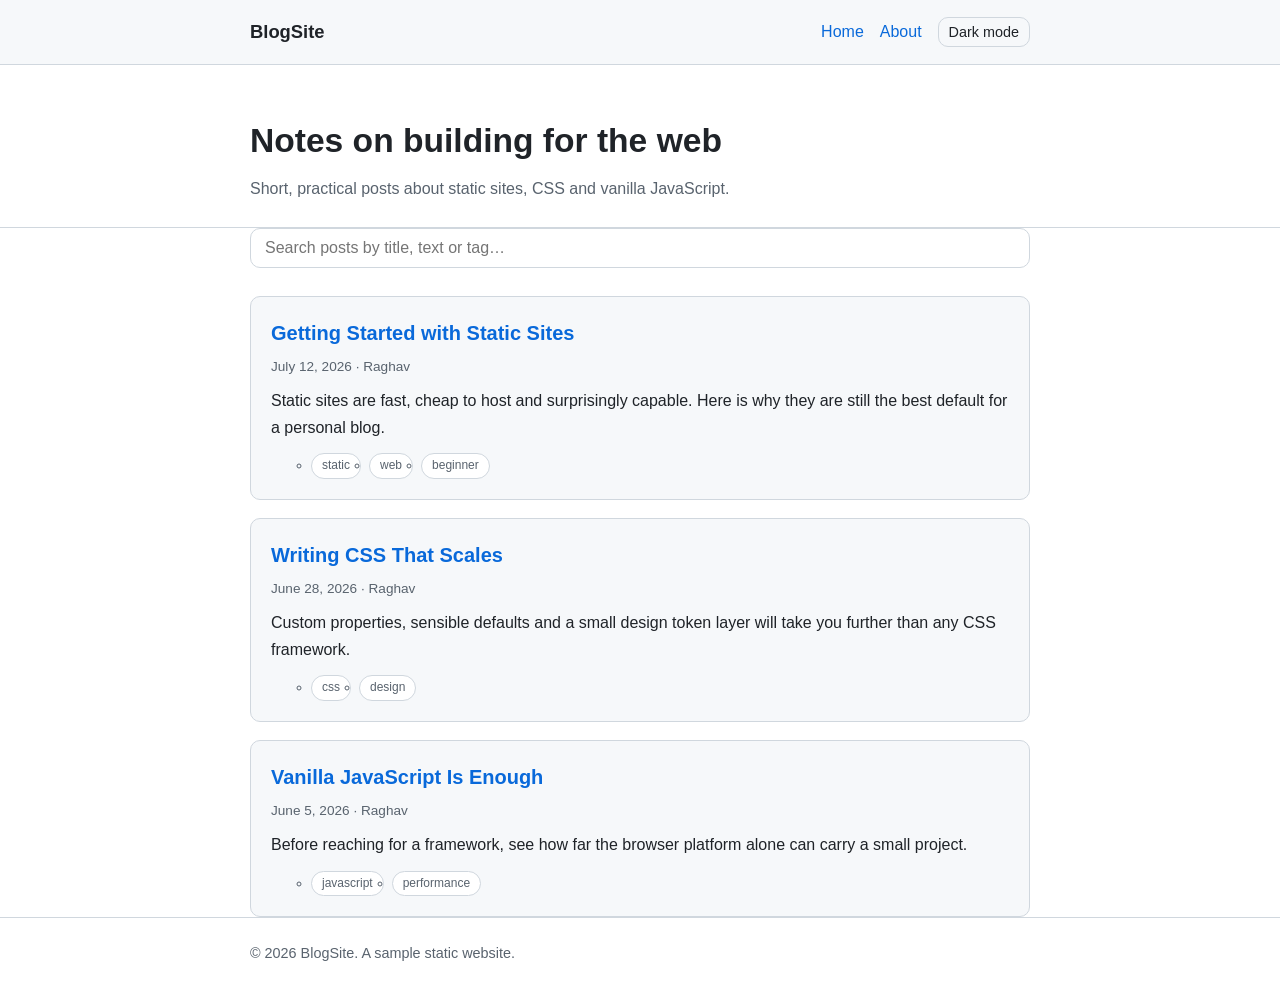
==== index.html @ e8f408bc "Add sample static blog website Static HTML/CSS/JS blog with no dependencies: post listing with live " ====
<!DOCTYPE html>
<html lang="en">
<head>
  <meta charset="UTF-8" />
  <meta name="viewport" content="width=device-width, initial-scale=1.0" />
  <title>BlogSite &mdash; Notes on building for the web</title>
  <meta name="description" content="A sample static blog about web development, CSS and JavaScript." />
  <link rel="stylesheet" href="assets/css/style.css" />
</head>
<body>
  <header class="site-header">
    <div class="container">
      <a class="brand" href="index.html">BlogSite</a>
      <nav class="site-nav">
        <a href="index.html">Home</a>
        <a href="about.html">About</a>
        <button class="theme-toggle" type="button">Dark mode</button>
      </nav>
    </div>
  </header>

  <section class="hero">
    <div class="container">
      <h1>Notes on building for the web</h1>
      <p>Short, practical posts about static sites, CSS and vanilla JavaScript.</p>
    </div>
  </section>

  <main class="container">
    <input id="search" class="search-box" type="search" aria-label="Search posts" placeholder="Search posts by title, text or tag&hellip;" autocomplete="off" />

    <ul id="post-list" class="post-list"></ul>
    <p id="empty-state" class="empty-state" hidden>No posts matched your search.</p>
  </main>

  <footer class="site-footer">
    <div class="container">
      &copy; <span id="year"></span> BlogSite. A sample static website.
    </div>
  </footer>

  <script src="assets/js/posts.js"></script>
  <script src="assets/js/main.js"></script>
</body>
</html>
---- assets/css/style.css ----
:root {
  --bg: #ffffff;
  --surface: #f6f8fa;
  --border: #d0d7de;
  --text: #1f2328;
  --muted: #59636e;
  --accent: #0969da;
  --radius: 10px;
}

[data-theme="dark"] {
  --bg: #0d1117;
  --surface: #161b22;
  --border: #30363d;
  --text: #e6edf3;
  --muted: #9198a1;
  --accent: #4493f8;
}

* {
  box-sizing: border-box;
}

body {
  margin: 0;
  background: var(--bg);
  color: var(--text);
  font-family: -apple-system, "Segoe UI", Roboto, Helvetica, Arial, sans-serif;
  line-height: 1.65;
}

a {
  color: var(--accent);
  text-decoration: none;
}

a:hover {
  text-decoration: underline;
}

.container {
  max-width: 820px;
  margin: 0 auto;
  padding: 0 20px;
}

.site-header {
  border-bottom: 1px solid var(--border);
  background: var(--surface);
  position: sticky;
  top: 0;
  z-index: 10;
}

.site-header .container {
  display: flex;
  align-items: center;
  gap: 20px;
  min-height: 64px;
}

.brand {
  font-weight: 700;
  font-size: 1.15rem;
  color: var(--text);
}

.site-nav {
  display: flex;
  gap: 16px;
  margin-left: auto;
  align-items: center;
}

.theme-toggle {
  background: transparent;
  border: 1px solid var(--border);
  color: var(--text);
  border-radius: var(--radius);
  padding: 6px 10px;
  cursor: pointer;
  font-size: 0.9rem;
}

.theme-toggle:hover {
  border-color: var(--accent);
}

.hero {
  padding: 48px 0 24px;
  border-bottom: 1px solid var(--border);
}

.hero h1 {
  margin: 0 0 8px;
  font-size: 2.1rem;
}

.hero p {
  margin: 0;
  color: var(--muted);
}

main {
  padding: 32px 0 64px;
}

.search-box {
  width: 100%;
  padding: 10px 14px;
  border: 1px solid var(--border);
  border-radius: var(--radius);
  background: var(--bg);
  color: var(--text);
  font-size: 1rem;
  margin-bottom: 28px;
}

.search-box:focus {
  outline: 2px solid var(--accent);
  outline-offset: -1px;
}

.post-list {
  list-style: none;
  margin: 0;
  padding: 0;
  display: grid;
  gap: 18px;
}

.post-card {
  border: 1px solid var(--border);
  border-radius: var(--radius);
  padding: 20px;
  background: var(--surface);
}

.post-card h2 {
  margin: 0 0 6px;
  font-size: 1.25rem;
}

.post-meta {
  color: var(--muted);
  font-size: 0.85rem;
  margin-bottom: 10px;
}

.post-card p {
  margin: 0 0 12px;
}

.tags {
  display: flex;
  flex-wrap: wrap;
  gap: 8px;
}

.tag {
  font-size: 0.75rem;
  border: 1px solid var(--border);
  border-radius: 999px;
  padding: 2px 10px;
  color: var(--muted);
  background: var(--bg);
}

.empty-state {
  color: var(--muted);
  text-align: center;
  padding: 32px 0;
}

.post-article h1 {
  margin-bottom: 4px;
}

.post-article img,
.post-article pre {
  max-width: 100%;
}

.post-article pre {
  background: var(--surface);
  border: 1px solid var(--border);
  border-radius: var(--radius);
  padding: 14px;
  overflow-x: auto;
}

.post-article code {
  font-family: ui-monospace, "Cascadia Code", Consolas, monospace;
  font-size: 0.9em;
}

blockquote {
  margin: 20px 0;
  padding: 4px 18px;
  border-left: 4px solid var(--accent);
  color: var(--muted);
}

.back-link {
  display: inline-block;
  margin-bottom: 24px;
  font-size: 0.9rem;
}

.site-footer {
  border-top: 1px solid var(--border);
  padding: 24px 0;
  color: var(--muted);
  font-size: 0.9rem;
}

@media (max-width: 560px) {
  .hero h1 {
    font-size: 1.6rem;
  }

  .site-header .container {
    flex-wrap: wrap;
    padding-top: 10px;
    padding-bottom: 10px;
  }
}
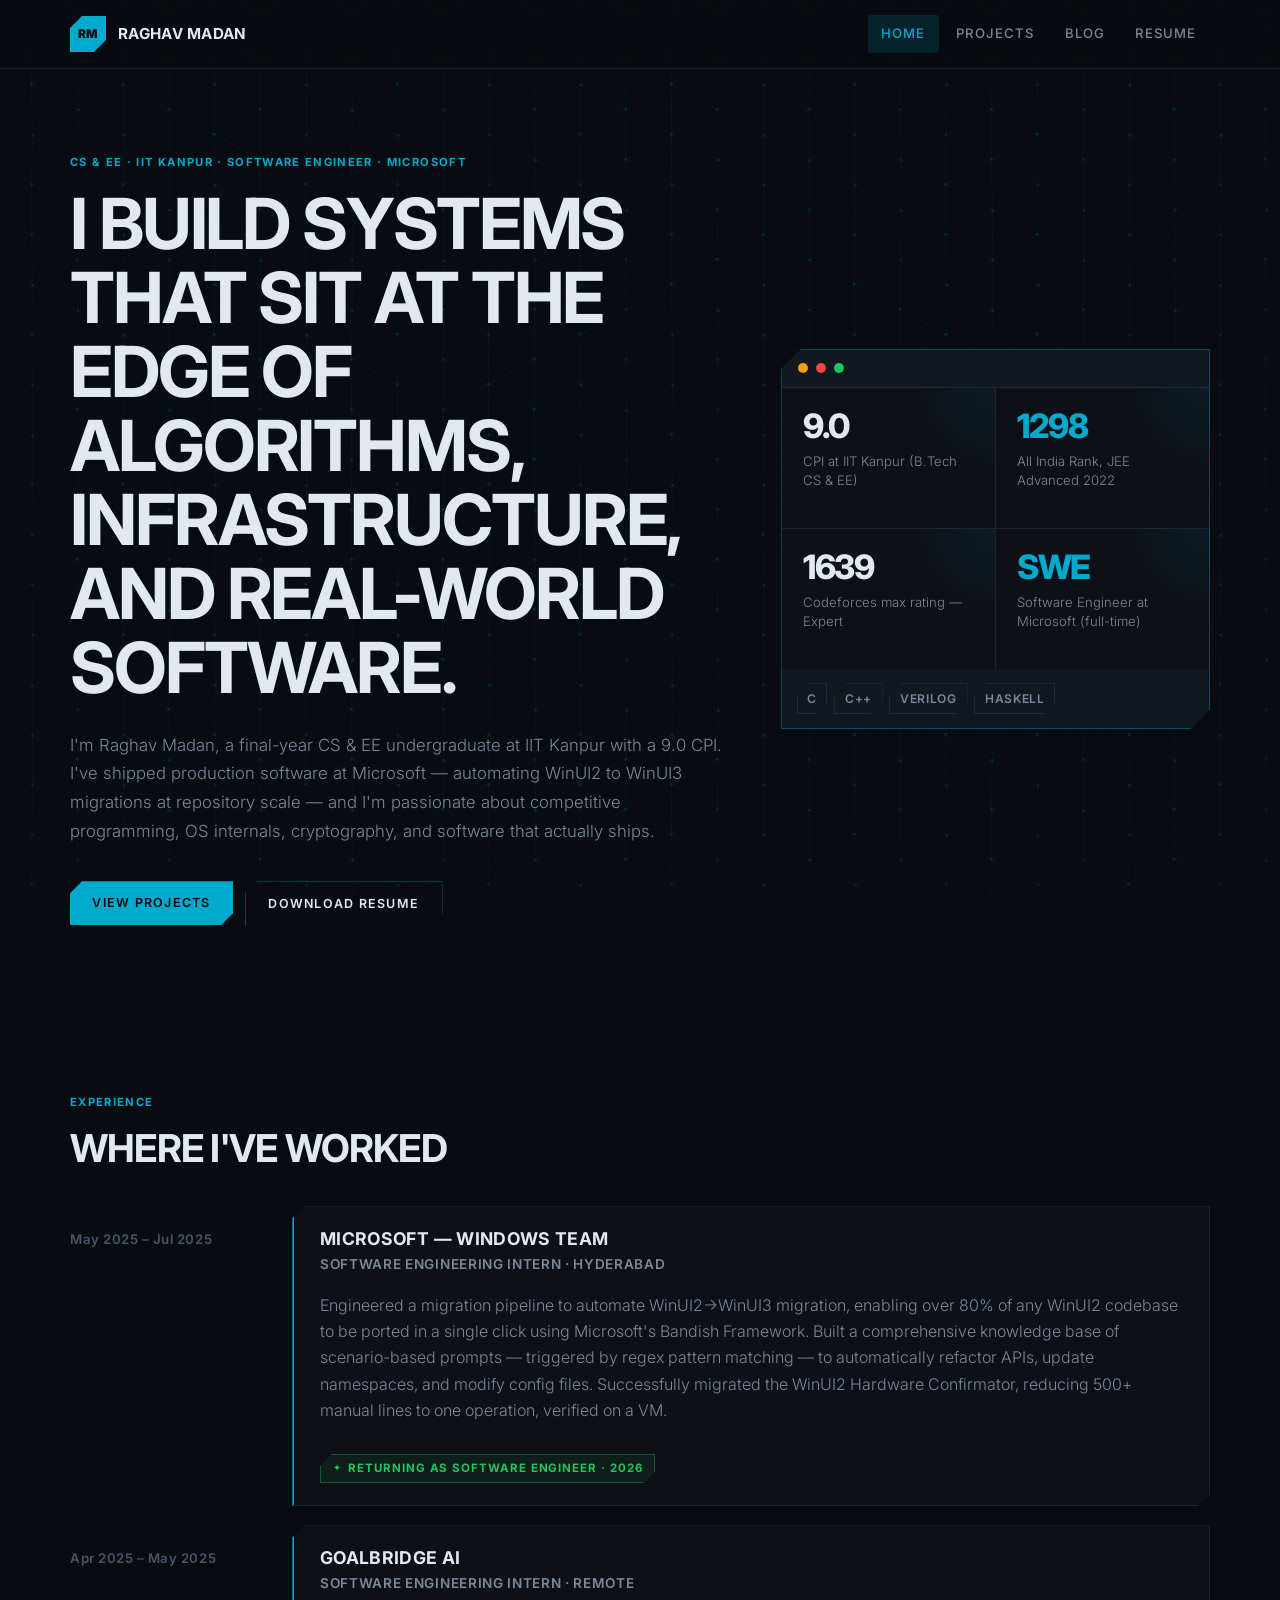
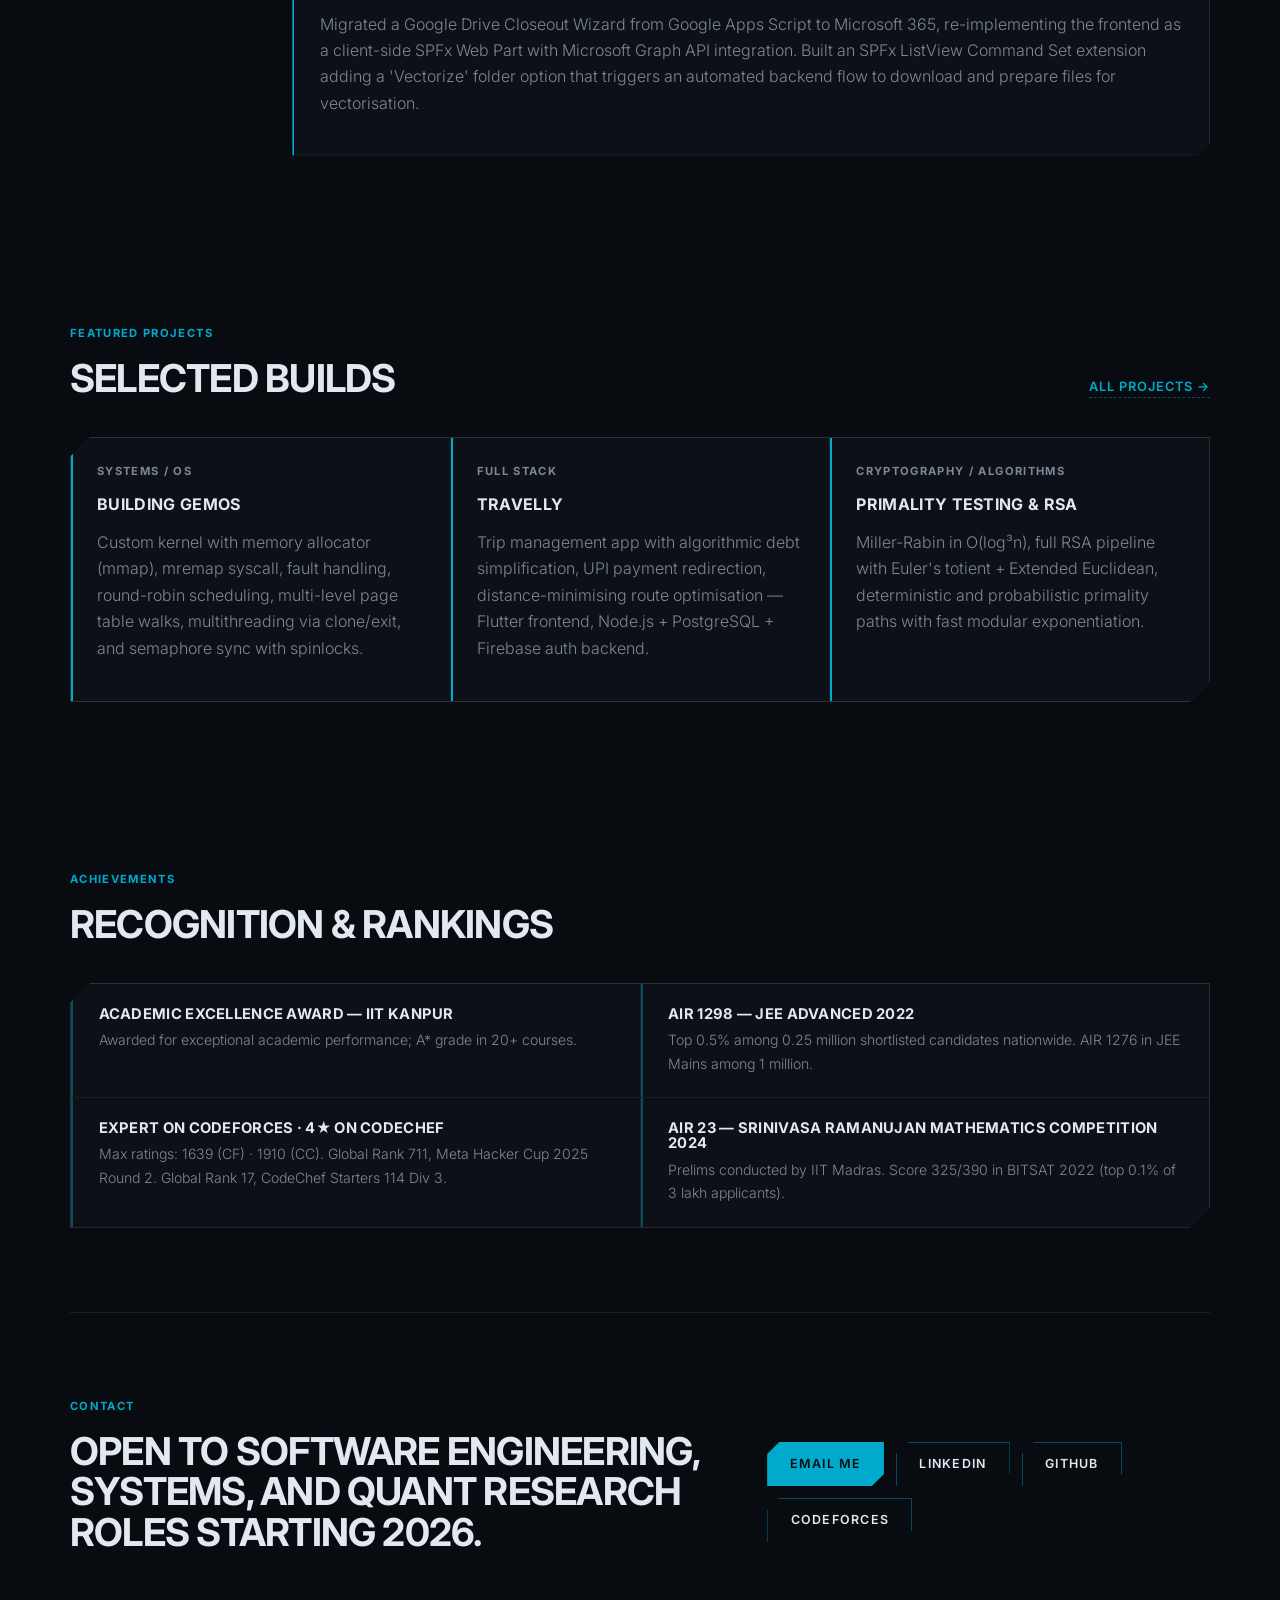
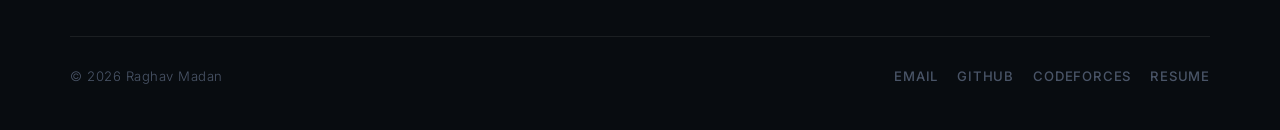
==== commit 12dc76c2: "Build personal site: dark XTX-style design, signal field canvas, blog, projects, resume" ====
--- a/index.html
+++ b/index.html
@@ -1,45 +1,209 @@
-<!DOCTYPE html>
+<!doctype html>
 <html lang="en">
 <head>
-  <meta charset="UTF-8" />
-  <meta name="viewport" content="width=device-width, initial-scale=1.0" />
-  <title>BlogSite &mdash; Notes on building for the web</title>
-  <meta name="description" content="A sample static blog about web development, CSS and JavaScript." />
-  <link rel="stylesheet" href="assets/css/style.css" />
+  <meta charset="utf-8">
+  <meta name="viewport" content="width=device-width, initial-scale=1">
+  <meta name="description" content="Raghav Madan — CS & EE undergrad at IIT Kanpur, Software Engineer at Microsoft. Systems, algorithms, and software that ships.">
+  <title>Raghav Madan | Software Engineer</title>
+  <link rel="icon" href="assets/favicon.svg" type="image/svg+xml">
+  <link rel="preconnect" href="https://fonts.googleapis.com">
+  <link rel="preconnect" href="https://fonts.gstatic.com" crossorigin>
+  <link href="https://fonts.googleapis.com/css2?family=Inter:wght@400;500;600;700;800;900&display=swap" rel="stylesheet">
+  <link rel="stylesheet" href="assets/styles.css">
 </head>
 <body>
+  <a class="skip-link" href="#main">Skip to content</a>
+
   <header class="site-header">
-    <div class="container">
-      <a class="brand" href="index.html">BlogSite</a>
-      <nav class="site-nav">
+    <nav class="nav" aria-label="Primary navigation">
+      <a class="brand" href="index.html" aria-label="Raghav Madan home">
+        <span class="brand-mark">RM</span>
+        <span>Raghav Madan</span>
+      </a>
+      <button class="nav-toggle" type="button" aria-expanded="false" aria-controls="nav-links">
+        <span class="sr-only">Menu</span>
+        <span></span><span></span><span></span>
+      </button>
+      <div class="nav-links" id="nav-links">
         <a href="index.html">Home</a>
-        <a href="about.html">About</a>
-        <button class="theme-toggle" type="button">Dark mode</button>
-      </nav>
-    </div>
+        <a href="projects.html">Projects</a>
+        <a href="blog.html">Blog</a>
+        <a href="assets/resume/Raghav_Madan_Resume.pdf">Resume</a>
+      </div>
+    </nav>
   </header>
 
-  <section class="hero">
-    <div class="container">
-      <h1>Notes on building for the web</h1>
-      <p>Short, practical posts about static sites, CSS and vanilla JavaScript.</p>
-    </div>
-  </section>
-
-  <main class="container">
-    <input id="search" class="search-box" type="search" aria-label="Search posts" placeholder="Search posts by title, text or tag&hellip;" autocomplete="off" />
-
-    <ul id="post-list" class="post-list"></ul>
-    <p id="empty-state" class="empty-state" hidden>No posts matched your search.</p>
+  <main id="main">
+
+    <!-- Hero -->
+    <section class="hero section">
+      <div class="hero-copy">
+        <p class="eyebrow">CS &amp; EE · IIT Kanpur · Software Engineer · Microsoft</p>
+        <h1>I build systems that sit at the edge of algorithms, infrastructure, and real-world software.</h1>
+        <p class="hero-text">
+          I'm Raghav Madan, a final-year CS &amp; EE undergraduate at IIT Kanpur with a 9.0 CPI. I've shipped
+          production software at Microsoft — automating WinUI2 to WinUI3 migrations at repository scale — and
+          I'm passionate about competitive programming, OS internals, cryptography, and software that actually ships.
+        </p>
+        <div class="hero-actions" aria-label="Primary actions">
+          <a class="button button-primary" href="projects.html">View projects</a>
+          <a class="button button-secondary" href="assets/resume/Raghav_Madan_Resume.pdf">Download resume</a>
+        </div>
+      </div>
+
+      <aside class="signal-panel" aria-label="Profile highlights">
+        <div class="panel-bar"><span></span><span></span><span></span></div>
+        <div class="signal-grid">
+          <div>
+            <span class="metric">9.0</span>
+            <span class="label">CPI at IIT Kanpur (B.Tech CS &amp; EE)</span>
+          </div>
+          <div>
+            <span class="metric metric-accent">1298</span>
+            <span class="label">All India Rank, JEE Advanced 2022</span>
+          </div>
+          <div>
+            <span class="metric">1639</span>
+            <span class="label">Codeforces max rating — Expert</span>
+          </div>
+          <div>
+            <span class="metric metric-accent">SWE</span>
+            <span class="label">Software Engineer at Microsoft (full-time)</span>
+          </div>
+        </div>
+        <div class="stack-line">
+          <span>C</span><span>C++</span><span>Verilog</span><span>Haskell</span>
+        </div>
+      </aside>
+    </section>
+
+    <!-- Experience -->
+    <section class="section" id="experience">
+      <div class="section-heading">
+        <p class="section-kicker">Experience</p>
+        <h2>Where I've worked</h2>
+      </div>
+      <div class="timeline">
+
+        <article class="timeline-item">
+          <div class="timeline-date">May 2025 – Jul 2025</div>
+          <div class="timeline-card">
+            <h3>Microsoft — Windows Team</h3>
+            <p class="role">Software Engineering Intern · Hyderabad</p>
+            <p>
+              Engineered a migration pipeline to automate WinUI2→WinUI3 migration, enabling over 80% of any
+              WinUI2 codebase to be ported in a single click using Microsoft's Bandish Framework. Built a
+              comprehensive knowledge base of scenario-based prompts — triggered by regex pattern matching —
+              to automatically refactor APIs, update namespaces, and modify config files. Successfully migrated
+              the WinUI2 Hardware Confirmator, reducing 500+ manual lines to one operation, verified on a VM.
+            </p>
+            <span class="ppo-badge">Returning as Software Engineer · 2026</span>
+          </div>
+        </article>
+
+        <article class="timeline-item">
+          <div class="timeline-date">Apr 2025 – May 2025</div>
+          <div class="timeline-card">
+            <h3>GoalBridge AI</h3>
+            <p class="role">Software Engineering Intern · Remote</p>
+            <p>
+              Migrated a Google Drive Closeout Wizard from Google Apps Script to Microsoft 365, re-implementing
+              the frontend as a client-side SPFx Web Part with Microsoft Graph API integration. Built an SPFx
+              ListView Command Set extension adding a 'Vectorize' folder option that triggers an automated
+              backend flow to download and prepare files for vectorisation.
+            </p>
+          </div>
+        </article>
+
+      </div>
+    </section>
+
+    <!-- Featured Projects -->
+    <section class="section" id="featured">
+      <div class="section-heading row-heading">
+        <div>
+          <p class="section-kicker">Featured projects</p>
+          <h2>Selected builds</h2>
+        </div>
+        <a class="text-link" href="projects.html">All projects →</a>
+      </div>
+      <div class="card-grid">
+        <article class="project-card">
+          <p class="tag">Systems / OS</p>
+          <h3>Building GemOS</h3>
+          <p>Custom kernel with memory allocator (mmap), mremap syscall, fault handling, round-robin scheduling,
+          multi-level page table walks, multithreading via clone/exit, and semaphore sync with spinlocks.</p>
+        </article>
+        <article class="project-card">
+          <p class="tag">Full Stack</p>
+          <h3>Travelly</h3>
+          <p>Trip management app with algorithmic debt simplification, UPI payment redirection, distance-minimising
+          route optimisation — Flutter frontend, Node.js + PostgreSQL + Firebase auth backend.</p>
+        </article>
+        <article class="project-card">
+          <p class="tag">Cryptography / Algorithms</p>
+          <h3>Primality Testing &amp; RSA</h3>
+          <p>Miller-Rabin in O(log³n), full RSA pipeline with Euler's totient + Extended Euclidean, deterministic
+          and probabilistic primality paths with fast modular exponentiation.</p>
+        </article>
+      </div>
+    </section>
+
+    <!-- Achievements -->
+    <section class="section" id="achievements">
+      <div class="section-heading">
+        <p class="section-kicker">Achievements</p>
+        <h2>Recognition &amp; rankings</h2>
+      </div>
+      <div class="achievements-grid">
+        <div class="achievement-card">
+          <h3>Academic Excellence Award — IIT Kanpur</h3>
+          <p>Awarded for exceptional academic performance; A* grade in 20+ courses.</p>
+        </div>
+        <div class="achievement-card">
+          <h3>AIR 1298 — JEE Advanced 2022</h3>
+          <p>Top 0.5% among 0.25 million shortlisted candidates nationwide. AIR 1276 in JEE Mains among 1 million.</p>
+        </div>
+        <div class="achievement-card">
+          <h3>Expert on Codeforces · 4★ on CodeChef</h3>
+          <p>Max ratings: 1639 (CF) · 1910 (CC). Global Rank 711, Meta Hacker Cup 2025 Round 2. Global Rank 17, CodeChef Starters 114 Div 3.</p>
+        </div>
+        <div class="achievement-card">
+          <h3>AIR 23 — Srinivasa Ramanujan Mathematics Competition 2024</h3>
+          <p>Prelims conducted by IIT Madras. Score 325/390 in BITSAT 2022 (top 0.1% of 3 lakh applicants).</p>
+        </div>
+      </div>
+    </section>
+
+    <!-- Contact -->
+    <section class="section contact-band" id="contact">
+      <div>
+        <p class="section-kicker">Contact</p>
+        <h2>Open to software engineering, systems, and quant research roles starting 2026.</h2>
+      </div>
+      <div class="contact-actions">
+        <a class="button button-primary" href="mailto:raghav.madan1034@gmail.com">Email me</a>
+        <a class="button button-secondary" href="https://www.linkedin.com/in/raghavmadan1034" target="_blank" rel="noopener">LinkedIn</a>
+        <a class="button button-secondary" href="https://github.com/raghavmadan1034" target="_blank" rel="noopener">GitHub</a>
+        <a class="button button-secondary" href="https://codeforces.com/profile/raghavmadan1034" target="_blank" rel="noopener">Codeforces</a>
+      </div>
+    </section>
+
   </main>
 
-  <footer class="site-footer">
-    <div class="container">
-      &copy; <span id="year"></span> BlogSite. A sample static website.
+  <footer class="footer">
+    <p>© <span id="year"></span> Raghav Madan</p>
+    <div>
+      <a href="mailto:raghav.madan1034@gmail.com">Email</a>
+      <a href="https://github.com/raghavmadan1034" target="_blank" rel="noopener">GitHub</a>
+      <a href="https://codeforces.com/profile/raghavmadan1034" target="_blank" rel="noopener">Codeforces</a>
+      <a href="assets/resume/Raghav_Madan_Resume.pdf">Resume</a>
     </div>
   </footer>
 
-  <script src="assets/js/posts.js"></script>
-  <script src="assets/js/main.js"></script>
+  <script src="assets/main.js"></script>
 </body>
 </html>
+
+
+
--- a/assets/styles.css
+++ b/assets/styles.css
@@ -0,0 +1,541 @@
+/* ── Import font ──────────────────────────────────────────────── */
+@import url('https://fonts.googleapis.com/css2?family=Inter:wght@300;400;500;600;700;800;900&display=swap');
+
+/* ── Design tokens (XTX dark + personal site layout) ─────────── */
+:root {
+  color-scheme: dark;
+
+  /* Backgrounds */
+  --bg:             #080c10;
+  --surface:        #0d1117;
+  --surface-2:      #111820;
+  --surface-3:      rgba(13, 17, 23, 0.85);
+
+  /* Text */
+  --text:           #e2e8f0;
+  --muted:          #7a8899;
+  --muted-2:        #4a5568;
+
+  /* XTX-inspired cyan accent */
+  --accent:         #00aacc;
+  --accent-dim:     rgba(0, 170, 204, 0.15);
+  --accent-border:  rgba(0, 170, 204, 0.4);
+
+  /* Semantic colours */
+  --green:          #22c55e;
+  --amber:          #f59e0b;
+  --red:            #ef4444;
+
+  /* Lines / borders */
+  --line:           rgba(255, 255, 255, 0.08);
+  --line-accent:    rgba(0, 170, 204, 0.5);
+
+  /* Clip-path chamfer (XTX signature) */
+  --clip-sm:  polygon(0px 12px, 12px 0px, 100% 0px, 100% calc(100% - 12px), calc(100% - 12px) 100%, 0px 100%);
+  --clip-md:  polygon(0px 20px, 20px 0px, 100% 0px, 100% calc(100% - 20px), calc(100% - 20px) 100%, 0px 100%);
+  --clip-top: polygon(0px 20px, 20px 0px, 100% 0px, 100% 100%, 0px 100%);
+
+  /* Shadows */
+  --shadow:    0 20px 60px rgba(0, 0, 0, 0.6);
+  --shadow-sm: 0 4px 20px rgba(0, 0, 0, 0.4);
+  --glow:      0 0 30px rgba(0, 170, 204, 0.12);
+
+  /* Layout */
+  --max:    1140px;
+  --radius: 4px;
+}
+
+/* ── Reset ────────────────────────────────────────────────────── */
+*, *::before, *::after { box-sizing: border-box; }
+html  { scroll-behavior: smooth; }
+body  {
+  margin: 0;
+  background: var(--bg);
+  color: var(--text);
+  font-family: Inter, ui-sans-serif, system-ui, -apple-system, sans-serif;
+  font-size: 16px;
+  font-weight: 300;
+  line-height: 1.65;
+  -webkit-font-smoothing: antialiased;
+  overflow-x: hidden;
+}
+
+/* Canvas background (animated, sits behind everything) */
+#bg-canvas {
+  position: fixed;
+  inset: 0;
+  z-index: -1;
+  opacity: 0.55;
+  pointer-events: none;
+}
+
+img, svg  { max-width: 100%; }
+
+a {
+  color: inherit;
+  text-decoration: none;
+  border-bottom: 1px dashed transparent;
+  transition: border-color 0.15s, color 0.15s;
+}
+
+a:hover { color: var(--accent); border-bottom-color: var(--accent); }
+
+code {
+  font-size: 0.88em;
+  background: var(--surface-2);
+  border: 1px solid var(--line);
+  border-radius: 3px;
+  padding: 0.1rem 0.35rem;
+}
+
+p { overflow-wrap: anywhere; }
+
+/* ── Accessibility ────────────────────────────────────────────── */
+.skip-link, .sr-only {
+  position: absolute; width: 1px; height: 1px;
+  overflow: hidden; clip: rect(0,0,0,0);
+}
+.skip-link:focus {
+  left: 1rem; top: 1rem; z-index: 30;
+  width: auto; height: auto; clip: auto;
+  background: var(--accent); color: var(--bg);
+  padding: 0.6rem 1rem; border-radius: 3px;
+}
+
+/* ── Header / Nav ─────────────────────────────────────────────── */
+.site-header {
+  position: sticky; top: 0; z-index: 20;
+  border-bottom: 1px solid var(--line);
+  background: rgba(8, 12, 16, 0.92);
+  backdrop-filter: blur(16px);
+  -webkit-backdrop-filter: blur(16px);
+}
+.nav {
+  display: flex; align-items: center;
+  justify-content: space-between;
+  width: min(var(--max), calc(100% - 32px));
+  min-height: 68px; margin: 0 auto; gap: 1rem;
+}
+.brand {
+  display: inline-flex; align-items: center;
+  gap: 0.75rem; color: var(--text); font-weight: 700;
+  font-size: 0.95rem; letter-spacing: 0.02em;
+  text-transform: uppercase; border-bottom: none !important;
+}
+.brand:hover { color: var(--accent); }
+.brand-mark {
+  display: grid; place-items: center;
+  width: 36px; height: 36px;
+  clip-path: var(--clip-sm);
+  background: var(--accent); color: var(--bg);
+  font-size: 0.75rem; font-weight: 900; letter-spacing: 0.05em;
+  flex-shrink: 0;
+}
+.nav-links { display: flex; align-items: center; gap: 0.2rem; }
+.nav-links a {
+  color: var(--muted); font-size: 0.82rem; font-weight: 500;
+  padding: 0.5rem 0.85rem; letter-spacing: 0.08em;
+  text-transform: uppercase; border: none;
+  border-radius: 3px; transition: color 0.15s, background 0.15s;
+}
+.nav-links a:hover,
+.nav-links a[aria-current="page"] {
+  color: var(--accent); background: var(--accent-dim);
+}
+.nav-toggle {
+  display: none; width: 40px; height: 40px;
+  border: 1px solid var(--line); background: transparent;
+  cursor: pointer; clip-path: var(--clip-sm);
+}
+.nav-toggle span:not(.sr-only) {
+  display: block; width: 18px; height: 1.5px;
+  margin: 4px auto; background: var(--text); border-radius: 2px;
+}
+
+/* ── Layout helpers ───────────────────────────────────────────── */
+.section {
+  width: min(var(--max), calc(100% - 32px));
+  margin: 0 auto; padding: 84px 0;
+}
+
+/* ── Typography ───────────────────────────────────────────────── */
+.eyebrow, .section-kicker, .tag {
+  margin: 0 0 1rem;
+  color: var(--accent);
+  font-size: 0.7rem; font-weight: 700;
+  letter-spacing: 0.12em; text-transform: uppercase;
+}
+
+h1, h2, h3 {
+  margin: 0; color: var(--text);
+  line-height: 1.05; overflow-wrap: anywhere;
+  text-transform: uppercase; font-weight: 700;
+  letter-spacing: -0.01em;
+}
+h1 { font-size: clamp(2.6rem, 5.5vw, 5.5rem); max-width: 860px; letter-spacing: -0.03em; }
+h2 { font-size: clamp(1.8rem, 3vw, 3rem); letter-spacing: -0.02em; }
+h3 { font-size: 1.1rem; letter-spacing: 0.02em; }
+
+.hero-text, .page-hero p, .rich-copy p, .article-body p {
+  color: var(--muted); font-size: 1.05rem;
+}
+.hero-text { max-width: 680px; margin: 1.6rem 0 0; line-height: 1.72; }
+
+/* ── Buttons (XTX CTA style) ──────────────────────────────────── */
+.hero-actions, .contact-actions {
+  display: flex; flex-wrap: wrap; gap: 0.75rem; margin-top: 2.2rem;
+}
+.button {
+  display: inline-flex; align-items: center; justify-content: center;
+  min-height: 44px; font-weight: 600; font-size: 0.78rem;
+  line-height: 1; padding: 0.85rem 1.4rem;
+  text-transform: uppercase; letter-spacing: 0.1em;
+  text-decoration: none; border: none;
+  transition: all 0.15s ease;
+  cursor: pointer;
+}
+.button:hover { border-bottom: none; }
+.button-primary {
+  clip-path: var(--clip-sm);
+  background: var(--accent); color: var(--bg);
+  border-bottom: none !important;
+}
+.button-primary:hover { background: #00c8f0; color: var(--bg); }
+.button-secondary {
+  clip-path: var(--clip-sm);
+  border: 1px solid var(--accent-border) !important;
+  background: transparent; color: var(--text);
+  border-bottom: none !important;
+}
+.button-secondary:hover { border-color: var(--accent) !important; color: var(--accent); }
+
+/* ── Hero ─────────────────────────────────────────────────────── */
+.hero {
+  display: grid;
+  grid-template-columns: minmax(0, 1.1fr) minmax(300px, 0.72fr);
+  align-items: center;
+  min-height: calc(100vh - 68px);
+  gap: 56px;
+}
+
+/* ── Signal panel (XTX card style) ───────────────────────────── */
+.signal-panel {
+  clip-path: var(--clip-md);
+  border: 1px solid var(--accent-border);
+  background: var(--surface);
+  box-shadow: var(--shadow), var(--glow);
+  overflow: hidden;
+}
+.panel-bar {
+  display: flex; gap: 0.5rem;
+  border-bottom: 1px solid var(--line);
+  padding: 0.85rem 1rem;
+  background: var(--surface-2);
+}
+.panel-bar span {
+  width: 10px; height: 10px; border-radius: 50%;
+  background: var(--amber);
+}
+.panel-bar span:nth-child(2) { background: var(--red); }
+.panel-bar span:nth-child(3) { background: var(--green); }
+.signal-grid {
+  display: grid; grid-template-columns: 1fr 1fr;
+  gap: 1px; background: var(--line);
+}
+.signal-grid div {
+  min-height: 140px;
+  background: var(--surface);
+  padding: 1.3rem;
+  position: relative;
+  overflow: hidden;
+}
+.signal-grid div::before {
+  content: '';
+  position: absolute; top: 0; right: 0;
+  width: 80px; height: 80px;
+  background: radial-gradient(circle at top right, rgba(0,170,204,0.08), transparent 70%);
+  pointer-events: none;
+}
+.metric {
+  display: block; color: var(--text);
+  font-size: 2.1rem; font-weight: 800;
+  line-height: 1; letter-spacing: -0.04em;
+}
+.metric-accent { color: var(--accent); }
+.label {
+  display: block; margin-top: 0.6rem;
+  color: var(--muted); font-size: 0.82rem; line-height: 1.45;
+}
+.stack-line {
+  display: flex; flex-wrap: wrap; gap: 0.42rem; padding: 0.9rem;
+  background: var(--surface-2);
+}
+.stack-line span {
+  border: 1px solid var(--line);
+  background: transparent; color: var(--muted);
+  font-size: 0.75rem; font-weight: 600;
+  padding: 0.28rem 0.6rem; letter-spacing: 0.06em;
+  text-transform: uppercase;
+  clip-path: var(--clip-sm);
+}
+
+/* ── About / split ────────────────────────────────────────────── */
+.split-section {
+  display: grid; grid-template-columns: 0.72fr 1fr;
+  gap: 3.5rem;
+  border-top: 1px solid var(--line);
+}
+.rich-copy p { margin: 0 0 1.1rem; }
+
+/* ── Section heading ──────────────────────────────────────────── */
+.section-heading { margin-bottom: 2.4rem; }
+.row-heading {
+  display: flex; align-items: flex-end;
+  justify-content: space-between; gap: 1rem;
+}
+.text-link {
+  color: var(--accent); font-weight: 600;
+  font-size: 0.8rem; letter-spacing: 0.08em;
+  text-transform: uppercase; border-bottom: 1px dashed var(--accent-border) !important;
+}
+.text-link:hover { border-bottom-color: var(--accent) !important; }
+
+/* ── Timeline (XTX left-border sections) ─────────────────────── */
+.timeline { display: grid; gap: 1.2rem; }
+.timeline-item {
+  display: grid;
+  grid-template-columns: 200px minmax(0,1fr);
+  gap: 1.4rem;
+}
+.timeline-date {
+  color: var(--muted-2); font-size: 0.83rem;
+  font-weight: 600; padding-top: 1.4rem;
+  letter-spacing: 0.04em;
+}
+
+/* XTX-style card = left border + semi-transparent dark bg */
+.timeline-card, .project-card, .post-card {
+  border-left: 2px solid var(--accent);
+  border-top: 1px solid var(--line);
+  border-right: 1px solid var(--line);
+  border-bottom: 1px solid var(--line);
+  background: var(--surface);
+  clip-path: var(--clip-sm);
+  transition: border-color 0.2s, box-shadow 0.2s, background 0.2s;
+}
+.timeline-card:hover, .project-card:hover, .post-card:hover {
+  border-left-color: var(--accent);
+  border-top-color: var(--accent-border);
+  background: var(--surface-2);
+  box-shadow: var(--glow);
+}
+.timeline-card { padding: 1.4rem 1.4rem 1.4rem 1.6rem; }
+
+.timeline-card p, .project-card p,
+.post-card p, .project-detail p, .project-detail li {
+  color: var(--muted);
+}
+.role {
+  margin: 0.3rem 0 0.85rem;
+  color: var(--accent); font-weight: 600;
+  font-size: 0.85rem; letter-spacing: 0.05em; text-transform: uppercase;
+}
+.ppo-badge {
+  display: inline-flex; align-items: center; gap: 0.4rem;
+  margin-top: 0.9rem;
+  border: 1px solid rgba(34, 197, 94, 0.35);
+  clip-path: var(--clip-sm);
+  background: rgba(34, 197, 94, 0.07);
+  color: var(--green); font-size: 0.72rem; font-weight: 700;
+  padding: 0.25rem 0.75rem; letter-spacing: 0.08em; text-transform: uppercase;
+}
+.ppo-badge::before { content: "✦"; font-size: 0.6rem; }
+
+/* ── Cards ────────────────────────────────────────────────────── */
+.card-grid, .blog-grid {
+  display: grid;
+  grid-template-columns: repeat(3, minmax(0,1fr));
+  gap: 1px;
+  background: var(--line);
+  clip-path: var(--clip-md);
+  border: 1px solid var(--line);
+}
+.project-card, .post-card {
+  min-height: 225px; padding: 1.5rem;
+  background: var(--surface);
+  clip-path: none;
+  border: none;
+  border-left: 2px solid var(--accent);
+}
+.project-card:hover, .post-card:hover {
+  clip-path: none;
+  border-left-color: var(--accent);
+  background: var(--surface-2);
+}
+.project-card h3 { margin-bottom: 0.85rem; font-size: 1rem; }
+.post-card h2 { font-size: 1.25rem; margin-bottom: 0.8rem; }
+.post-card a { border-bottom: none; }
+.post-card a:hover { color: var(--accent); }
+.post-meta { color: var(--muted-2); font-size: 0.82rem; font-weight: 600; letter-spacing: 0.04em; }
+.is-empty { background: rgba(13, 17, 23, 0.5); border-left-color: var(--line) !important; }
+.is-empty:hover { background: rgba(13, 17, 23, 0.5); box-shadow: none; }
+
+/* ── Achievements grid ────────────────────────────────────────── */
+.achievements-grid {
+  display: grid;
+  grid-template-columns: repeat(2, minmax(0,1fr));
+  gap: 1px;
+  background: var(--line);
+  clip-path: var(--clip-md);
+  border: 1px solid var(--line);
+}
+.achievement-card {
+  background: var(--surface); padding: 1.4rem 1.4rem 1.4rem 1.6rem;
+  border-left: 2px solid var(--accent-border);
+  transition: border-color 0.2s, background 0.2s;
+}
+.achievement-card:hover {
+  border-left-color: var(--accent);
+  background: var(--surface-2);
+}
+.achievement-card h3 { font-size: 0.92rem; margin-bottom: 0.4rem; }
+.achievement-card p { margin: 0; color: var(--muted); font-size: 0.88rem; }
+
+/* ── Contact band ─────────────────────────────────────────────── */
+.contact-band {
+  display: flex; align-items: center;
+  justify-content: space-between; gap: 2.5rem;
+  border-top: 1px solid var(--line);
+}
+.contact-band h2 { max-width: 760px; }
+
+/* ── Page hero (blog / projects pages) ───────────────────────── */
+.page-hero {
+  max-width: 960px;
+  margin-left: max(16px, calc((100% - var(--max)) / 2));
+  padding-bottom: 44px;
+}
+.page-hero h1 { font-size: clamp(2.4rem, 5vw, 5rem); }
+.page-hero p { max-width: 760px; margin-top: 1.3rem; }
+
+/* ── Projects page ────────────────────────────────────────────── */
+.project-list {
+  display: grid; gap: 1px;
+  background: var(--line);
+  border: 1px solid var(--line);
+  clip-path: var(--clip-md);
+  padding-top: 0;
+}
+.project-detail {
+  display: grid;
+  grid-template-columns: minmax(220px, 0.42fr) minmax(0, 0.58fr);
+  gap: 1.5rem; padding: 1.6rem;
+  background: var(--surface);
+  border-left: 2px solid var(--accent-border);
+  transition: border-color 0.2s, background 0.2s;
+}
+.project-detail:hover {
+  border-left-color: var(--accent);
+  background: var(--surface-2);
+}
+.project-detail ul {
+  grid-column: 2; margin: -0.2rem 0 0; padding-left: 1.2rem;
+}
+.project-detail li { margin-bottom: 0.5rem; font-size: 0.93rem; color: var(--muted); }
+
+/* ── Blog article ─────────────────────────────────────────────── */
+.article-wrap {
+  width: min(var(--max), calc(100% - 32px));
+  margin: 0 auto; padding: 56px 0 84px;
+}
+.article { max-width: 760px; }
+.article h1 {
+  margin-top: 1.2rem; font-size: clamp(2.3rem, 5vw, 4.4rem);
+}
+.article-meta { color: var(--accent); font-weight: 600; font-size: 0.85rem; letter-spacing: 0.06em; }
+.article-body { margin-top: 2.5rem; }
+.article-body h2 { margin: 2.5rem 0 0.9rem; font-size: 1.6rem; }
+.article-body h3 { margin: 2rem 0 0.7rem; font-size: 1.1rem; }
+.article-body p  { margin: 0 0 1.3rem; color: var(--muted); font-size: 1.04rem; line-height: 1.8; }
+.article-body ul, .article-body ol { color: var(--muted); padding-left: 1.4rem; margin: 0 0 1.3rem; }
+.article-body li { margin-bottom: 0.55rem; font-size: 1rem; line-height: 1.74; }
+.article-body li::marker { color: var(--accent); }
+.article-body pre {
+  border: 1px solid var(--line); background: var(--surface-2);
+  clip-path: var(--clip-sm); overflow-x: auto;
+  padding: 1.3rem 1.5rem; margin: 0 0 1.5rem;
+}
+.article-body pre code { border: none; background: none; padding: 0; }
+.article-body blockquote {
+  border-left: 2px solid var(--accent); margin: 1.8rem 0;
+  padding: 0.6rem 1.3rem; color: var(--muted);
+}
+.article-back { margin-bottom: 1.5rem; }
+.article-back a { color: var(--accent); font-weight: 600; font-size: 0.85rem; letter-spacing: 0.06em; }
+
+/* ── Footer ───────────────────────────────────────────────────── */
+.footer {
+  display: flex; align-items: center; justify-content: space-between;
+  width: min(var(--max), calc(100% - 32px));
+  margin: 0 auto; border-top: 1px solid var(--line);
+  color: var(--muted-2); padding: 1.8rem 0 2.6rem;
+}
+.footer p { margin: 0; font-size: 0.82rem; letter-spacing: 0.04em; }
+.footer div { display: flex; gap: 1.2rem; }
+.footer a {
+  color: var(--muted-2); font-weight: 500; font-size: 0.82rem;
+  letter-spacing: 0.06em; text-transform: uppercase;
+  border-bottom: 1px dashed transparent;
+}
+.footer a:hover { color: var(--accent); border-bottom-color: var(--accent); }
+
+/* ── Responsive ───────────────────────────────────────────────── */
+@media (max-width: 880px) {
+  .nav { min-height: 60px; }
+  .nav-toggle { display: block; }
+  .nav-links {
+    position: absolute; top: 60px; left: 16px; right: 16px;
+    display: none; flex-direction: column; align-items: stretch;
+    border: 1px solid var(--line);
+    background: rgba(8, 12, 16, 0.97); backdrop-filter: blur(20px);
+    padding: 0.45rem; clip-path: var(--clip-sm);
+  }
+  .nav-links.is-open { display: flex; }
+  .nav-links a { padding: 0.7rem 1rem; }
+  .hero, .split-section, .timeline-item,
+  .project-detail, .contact-band { grid-template-columns: 1fr; }
+  .hero { min-height: auto; padding-top: 56px; gap: 40px; }
+  .card-grid, .blog-grid, .achievements-grid { grid-template-columns: 1fr 1fr; }
+  .project-detail ul { grid-column: auto; }
+  .timeline-date { padding-top: 0; }
+  .contact-band { display: grid; }
+  .page-hero { width: min(var(--max), calc(100% - 32px)); margin: 0 auto; }
+}
+
+@media (max-width: 580px) {
+  .section { width: min(var(--max), calc(100% - 24px)); padding: 56px 0; }
+  .brand span:last-child { display: none; }
+  h1 { font-size: clamp(2.2rem, 12vw, 3.2rem); }
+  .card-grid, .blog-grid, .achievements-grid { grid-template-columns: 1fr; }
+  .signal-grid { grid-template-columns: 1fr; }
+  .signal-grid div { min-height: 120px; }
+  .row-heading, .footer { align-items: flex-start; flex-direction: column; gap: 0.6rem; }
+  .button { width: 100%; justify-content: center; }
+  h2 { font-size: clamp(1.5rem, 9vw, 2.2rem); }
+}
+
+/* ── Blog post images ─────────────────────────────────────────── */
+.article-body img {
+  width: 100%;
+  max-width: 100%;
+  clip-path: var(--clip-sm);
+  margin: 1.8rem 0;
+  display: block;
+}
+.article-body .img-caption {
+  margin: -1.2rem 0 1.8rem;
+  color: var(--muted-2);
+  font-size: 0.82rem;
+  letter-spacing: 0.04em;
+  text-align: center;
+}
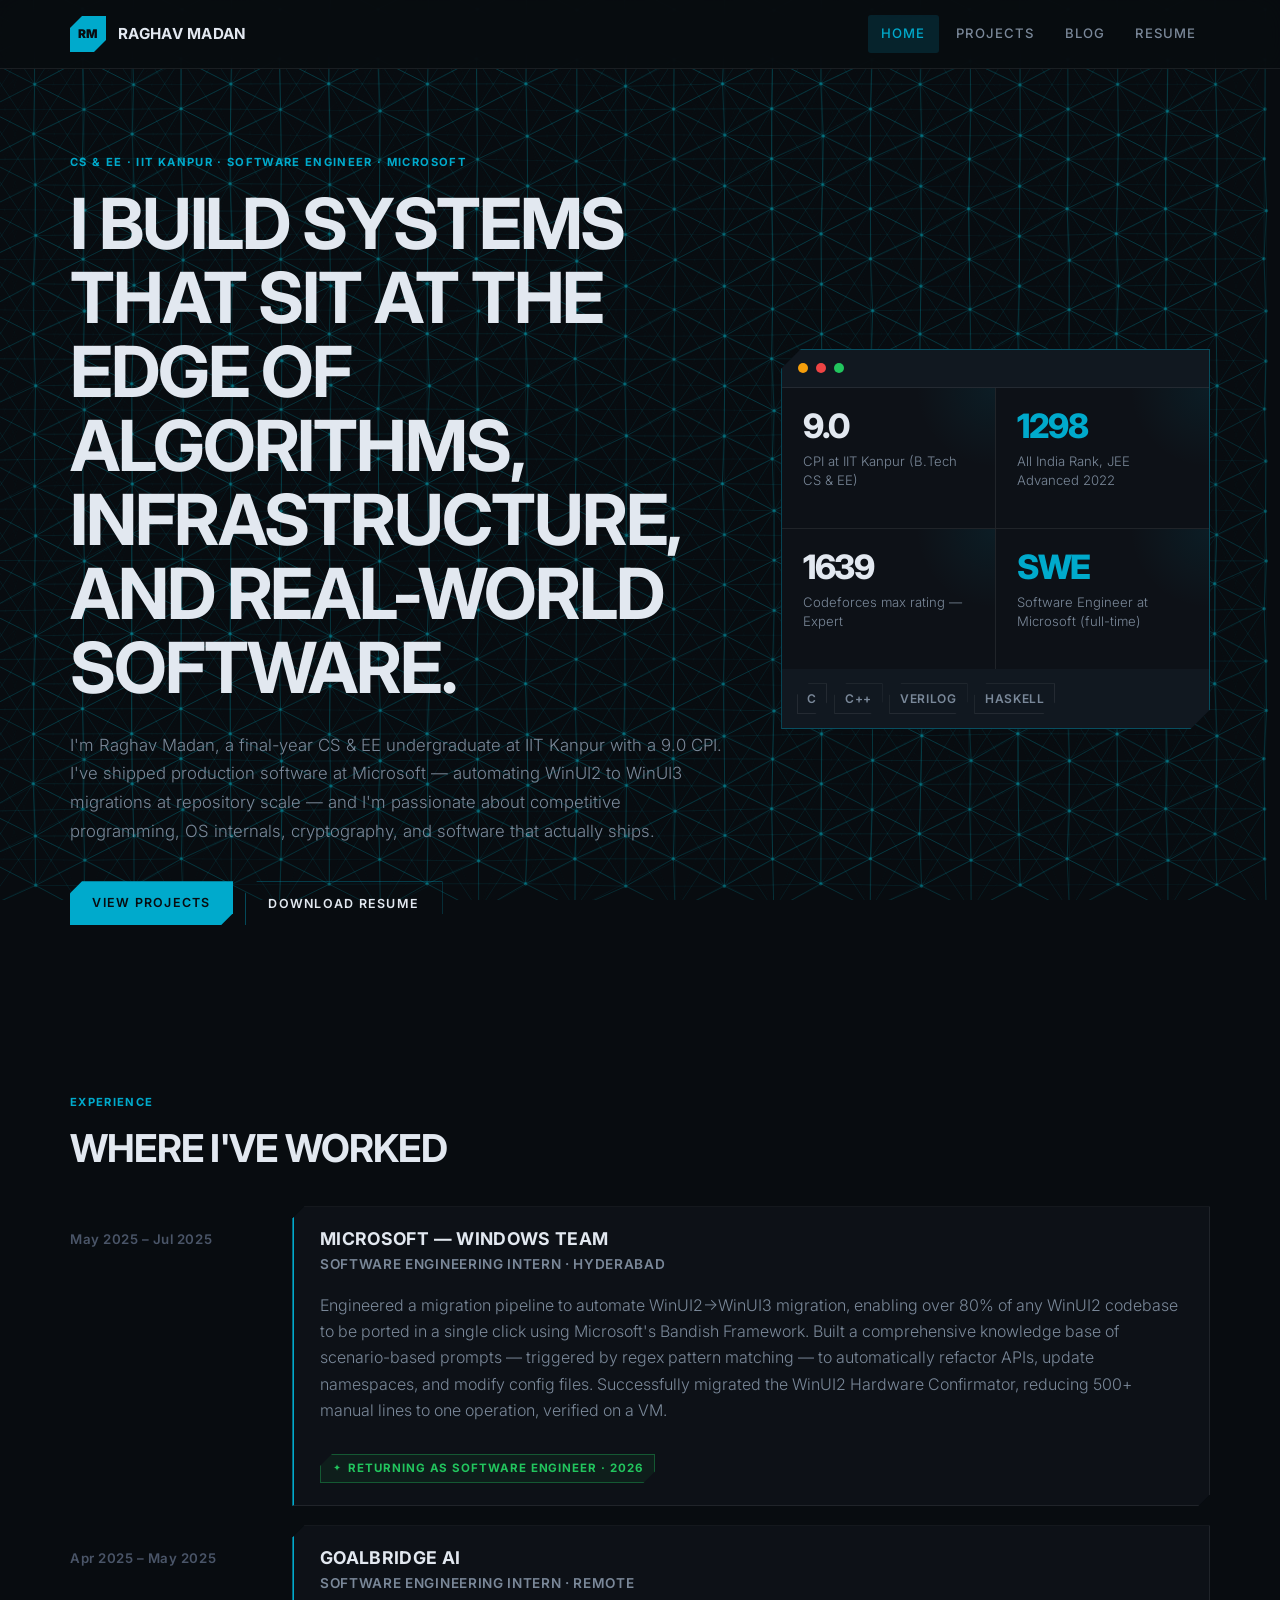
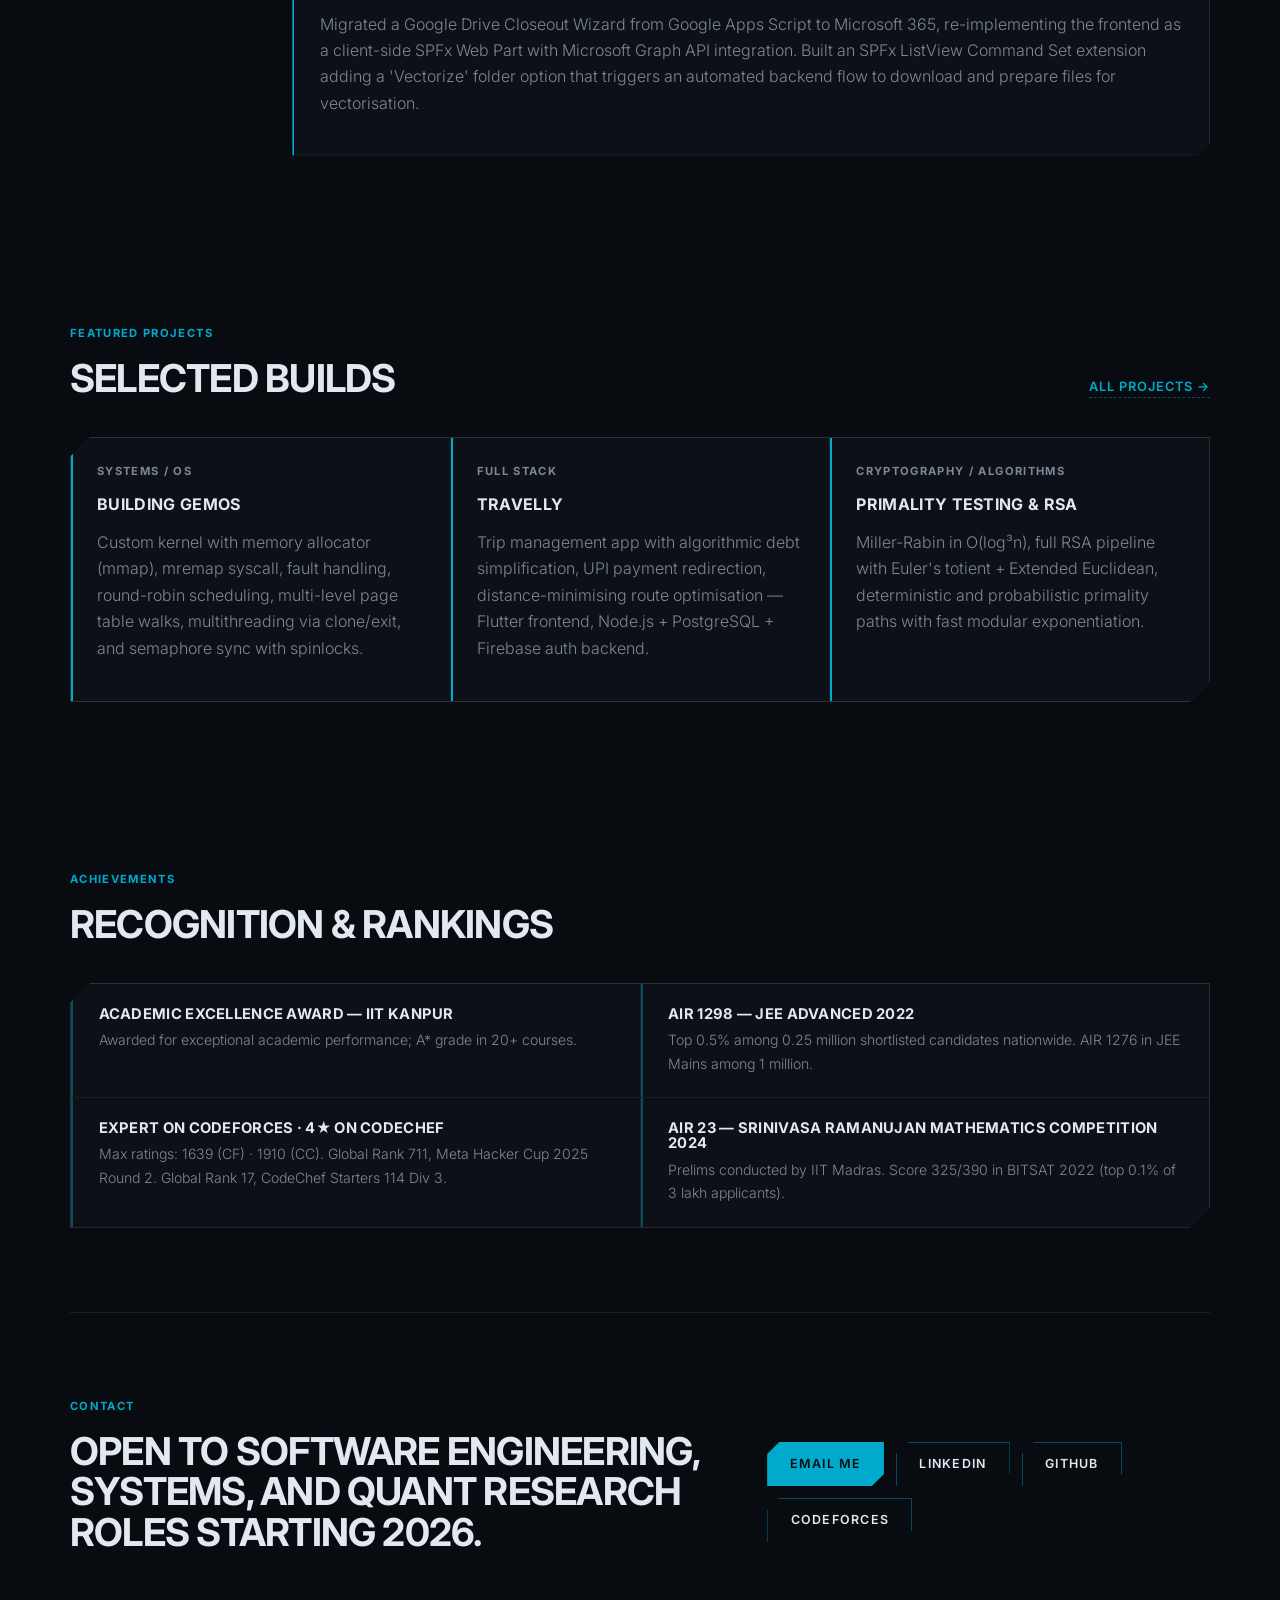
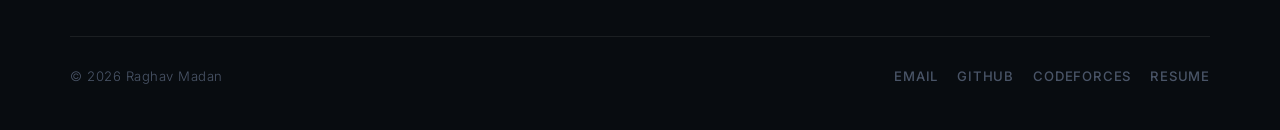
==== commit 59af46bb: "Fix canvas rendering on large monitors Root cause of the stale/sparse look was threefold:  1. Canvas" ====
--- a/index.html
+++ b/index.html
@@ -9,7 +9,7 @@
   <link rel="preconnect" href="https://fonts.googleapis.com">
   <link rel="preconnect" href="https://fonts.gstatic.com" crossorigin>
   <link href="https://fonts.googleapis.com/css2?family=Inter:wght@400;500;600;700;800;900&display=swap" rel="stylesheet">
-  <link rel="stylesheet" href="assets/styles.css">
+  <link rel="stylesheet" href="assets/styles.css?v=20260806">
 </head>
 <body>
   <a class="skip-link" href="#main">Skip to content</a>
@@ -201,7 +201,7 @@
     </div>
   </footer>
 
-  <script src="assets/main.js"></script>
+  <script src="assets/main.js?v=20260806"></script>
 </body>
 </html>
 
--- a/assets/styles.css
+++ b/assets/styles.css
@@ -65,7 +65,7 @@
   position: fixed;
   inset: 0;
   z-index: -1;
-  opacity: 0.55;
+  opacity: 0.75;
   pointer-events: none;
 }
 
@@ -489,39 +489,190 @@
 }
 .footer a:hover { color: var(--accent); border-bottom-color: var(--accent); }
 
-/* ── Responsive ───────────────────────────────────────────────── */
+/* ══════════════════════════════════════════════════════════════
+   RESPONSIVE — tablet (≤880px) and mobile (≤600px / ≤400px)
+   Desktop and mobile are intentionally distinct layouts.
+═══════════════════════════════════════════════════════════════ */
+
+/* ── Tablet (≤880px) ──────────────────────────────────────────── */
 @media (max-width: 880px) {
+  /* Nav */
   .nav { min-height: 60px; }
   .nav-toggle { display: block; }
   .nav-links {
     position: absolute; top: 60px; left: 16px; right: 16px;
     display: none; flex-direction: column; align-items: stretch;
     border: 1px solid var(--line);
-    background: rgba(8, 12, 16, 0.97); backdrop-filter: blur(20px);
-    padding: 0.45rem; clip-path: var(--clip-sm);
+    background: rgba(8, 12, 16, 0.97);
+    backdrop-filter: blur(20px);
+    padding: 0.5rem; clip-path: var(--clip-sm);
+    z-index: 30;
   }
   .nav-links.is-open { display: flex; }
-  .nav-links a { padding: 0.7rem 1rem; }
+  .nav-links a {
+    padding: 0.85rem 1.1rem;
+    font-size: 0.88rem;
+    border-bottom: 1px solid var(--line);
+  }
+  .nav-links a:last-child { border-bottom: none; }
+
+  /* Layouts → single column */
   .hero, .split-section, .timeline-item,
   .project-detail, .contact-band { grid-template-columns: 1fr; }
-  .hero { min-height: auto; padding-top: 56px; gap: 40px; }
-  .card-grid, .blog-grid, .achievements-grid { grid-template-columns: 1fr 1fr; }
+
+  /* Hero */
+  .hero {
+    min-height: auto;
+    padding-top: 52px;
+    padding-bottom: 52px;
+    gap: 44px;
+  }
+  .hero h1 { font-size: clamp(2.4rem, 6vw, 4rem); }
+
+  /* Signal panel */
+  .signal-grid { grid-template-columns: 1fr 1fr; }
+
+  /* Cards — 2 columns on tablet */
+  .card-grid, .blog-grid { grid-template-columns: 1fr 1fr; }
+  .achievements-grid { grid-template-columns: 1fr 1fr; }
+
+  /* Timeline */
+  .timeline-date { padding-top: 0; margin-bottom: 0.25rem; }
+  .timeline-item { gap: 0.75rem; }
+
+  /* Projects */
   .project-detail ul { grid-column: auto; }
-  .timeline-date { padding-top: 0; }
-  .contact-band { display: grid; }
-  .page-hero { width: min(var(--max), calc(100% - 32px)); margin: 0 auto; }
-}
-
-@media (max-width: 580px) {
-  .section { width: min(var(--max), calc(100% - 24px)); padding: 56px 0; }
+
+  /* Contact */
+  .contact-band { display: grid; gap: 1.5rem; }
+
+  /* Page hero */
+  .page-hero { width: min(var(--max), calc(100% - 40px)); margin: 0 auto; }
+
+  /* Section */
+  .section { padding: 64px 0; }
+}
+
+/* ── Mobile (≤600px) ──────────────────────────────────────────── */
+@media (max-width: 600px) {
+  /* More breathing room on sides */
+  .section {
+    width: calc(100% - 32px);
+    padding: 48px 0;
+  }
+  .page-hero { width: calc(100% - 32px); }
+
+  /* Nav */
   .brand span:last-child { display: none; }
-  h1 { font-size: clamp(2.2rem, 12vw, 3.2rem); }
-  .card-grid, .blog-grid, .achievements-grid { grid-template-columns: 1fr; }
+
+  /* Typography — comfortable reading size */
+  h1 {
+    font-size: clamp(2rem, 10vw, 2.8rem);
+    line-height: 1.1;
+  }
+  h2 { font-size: clamp(1.55rem, 7vw, 2rem); }
+  h3 { font-size: 1rem; }
+  body { font-size: 15px; }
+
+  /* Hero */
+  .hero { gap: 36px; padding-top: 40px; padding-bottom: 48px; }
+  .hero-text { font-size: 1rem; margin-top: 1.1rem; }
+  .hero-actions { flex-direction: column; gap: 0.65rem; margin-top: 1.6rem; }
+  .button { width: 100%; justify-content: center; min-height: 50px; font-size: 0.82rem; }
+
+  /* Signal panel — 1 column, tighter */
+  .signal-grid { grid-template-columns: 1fr 1fr; }
+  .signal-grid div { min-height: 110px; padding: 1rem; }
+  .metric { font-size: 1.75rem; }
+  .label { font-size: 0.78rem; }
+  .stack-line { gap: 0.38rem; padding: 0.75rem; }
+  .stack-line span { font-size: 0.72rem; padding: 0.25rem 0.52rem; }
+
+  /* About split */
+  .split-section { gap: 1.6rem; }
+
+  /* Timeline */
+  .timeline { gap: 1rem; }
+  .timeline-card { padding: 1.1rem 1.1rem 1.1rem 1.3rem; }
+  .timeline-date {
+    font-size: 0.78rem;
+    padding: 0.6rem 1rem;
+    border-left: 2px solid var(--accent-border);
+    background: var(--surface);
+    clip-path: var(--clip-sm);
+  }
+
+  /* Cards — 1 column on mobile */
+  .card-grid, .blog-grid {
+    grid-template-columns: 1fr;
+    clip-path: none;
+    border: none;
+    gap: 0.75rem;
+    background: transparent;
+  }
+  .project-card, .post-card {
+    border: 1px solid var(--line);
+    border-left: 2px solid var(--accent);
+    clip-path: var(--clip-sm);
+    min-height: auto;
+    padding: 1.2rem 1.2rem 1.2rem 1.4rem;
+  }
+
+  /* Achievements */
+  .achievements-grid {
+    grid-template-columns: 1fr;
+    clip-path: none;
+    border: none;
+    gap: 0.75rem;
+    background: transparent;
+  }
+  .achievement-card {
+    clip-path: var(--clip-sm);
+    border: 1px solid var(--line);
+    border-left: 2px solid var(--accent-border);
+  }
+
+  /* Projects page */
+  .project-list {
+    clip-path: none; border: none;
+    background: transparent; gap: 0.75rem;
+  }
+  .project-detail {
+    clip-path: var(--clip-sm);
+    border: 1px solid var(--line);
+    border-left: 2px solid var(--accent-border);
+    padding: 1.2rem;
+  }
+
+  /* Contact */
+  .contact-band { gap: 1.2rem; }
+  .contact-actions { flex-direction: column; gap: 0.6rem; }
+
+  /* Footer */
+  .footer {
+    flex-direction: column;
+    align-items: flex-start;
+    gap: 0.9rem;
+    padding: 1.5rem 0 2rem;
+  }
+  .footer div { flex-wrap: wrap; gap: 0.9rem; }
+
+  /* Row heading */
+  .row-heading { flex-direction: column; align-items: flex-start; gap: 0.5rem; }
+
+  /* Article */
+  .article h1 { font-size: clamp(1.8rem, 9vw, 2.6rem); }
+  .article-body p { font-size: 0.97rem; line-height: 1.78; }
+  .article-body h2 { font-size: 1.35rem; }
+}
+
+/* ── Very small phones (≤400px) ───────────────────────────────── */
+@media (max-width: 400px) {
+  .section { width: calc(100% - 24px); padding: 40px 0; }
+  h1 { font-size: clamp(1.85rem, 11vw, 2.4rem); }
   .signal-grid { grid-template-columns: 1fr; }
-  .signal-grid div { min-height: 120px; }
-  .row-heading, .footer { align-items: flex-start; flex-direction: column; gap: 0.6rem; }
-  .button { width: 100%; justify-content: center; }
-  h2 { font-size: clamp(1.5rem, 9vw, 2.2rem); }
+  .signal-grid div { min-height: 100px; }
+  .metric { font-size: 1.6rem; }
 }
 
 /* ── Blog post images ─────────────────────────────────────────── */
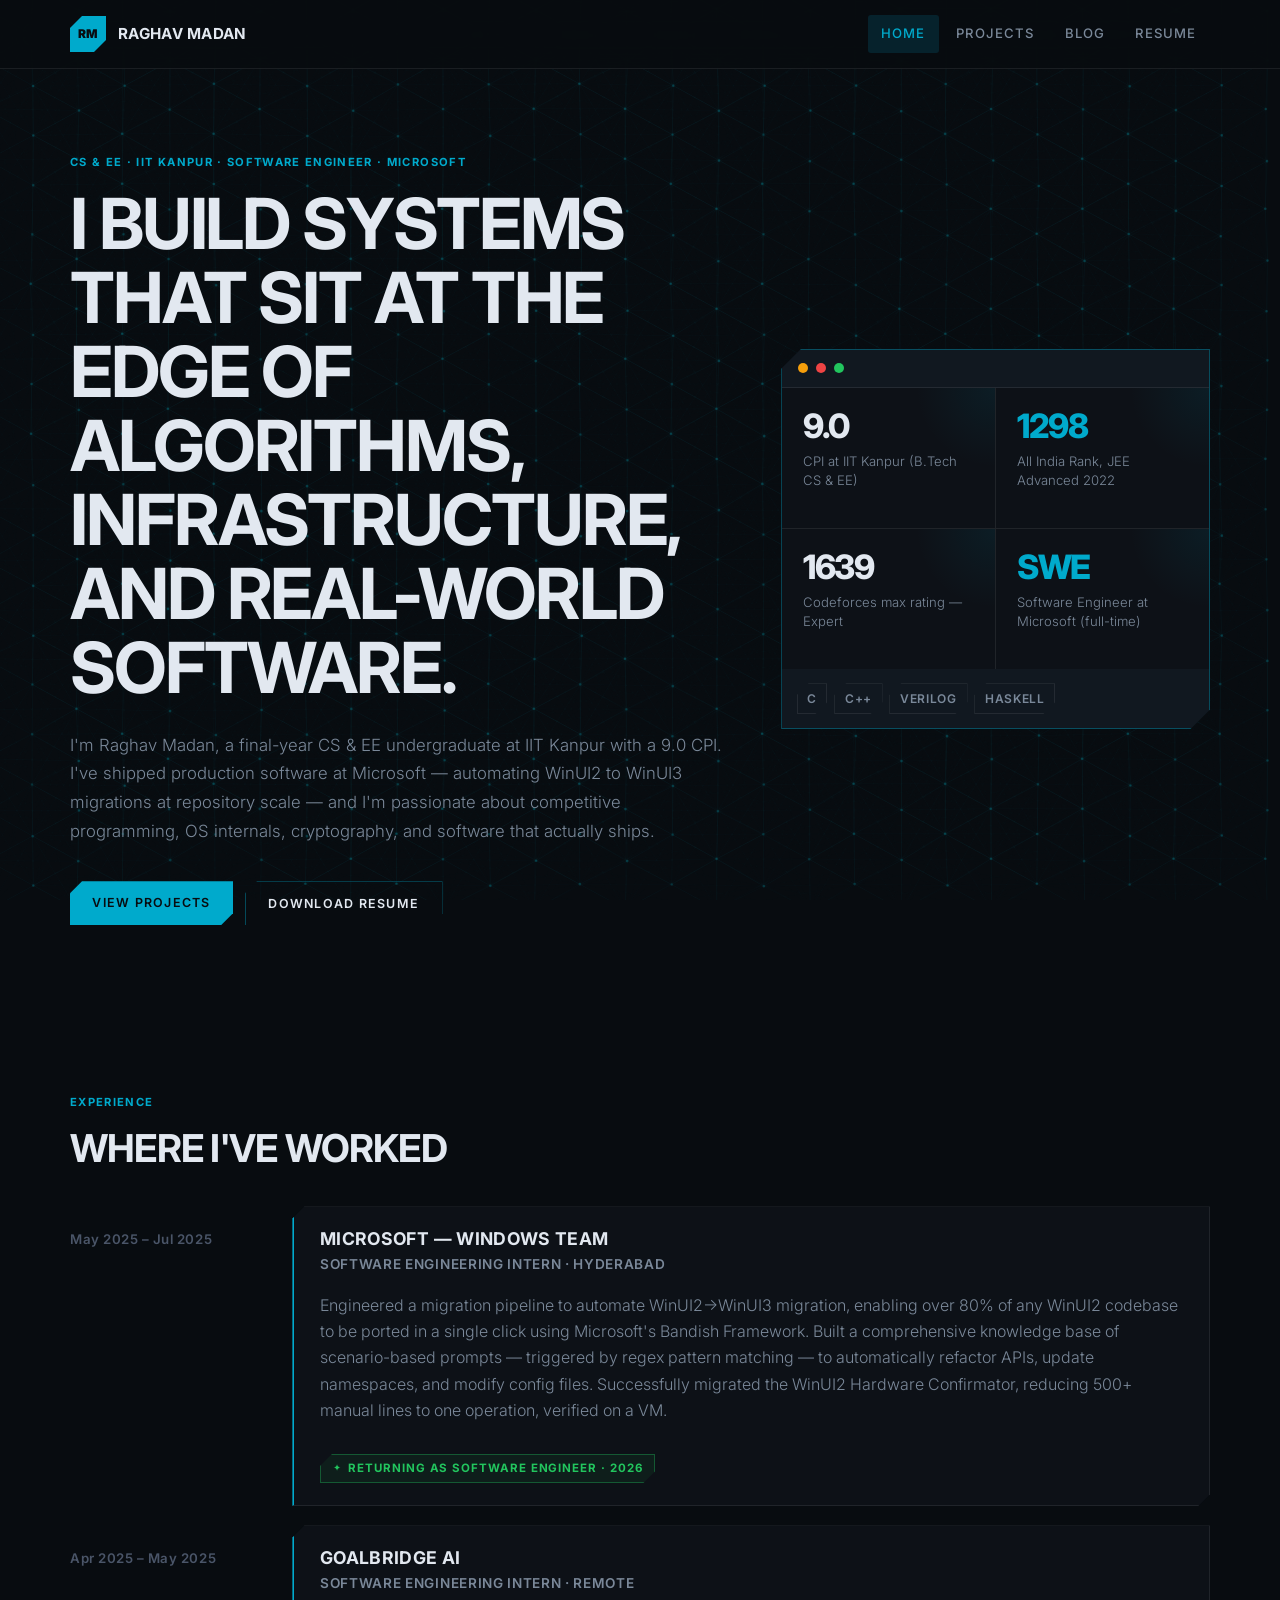
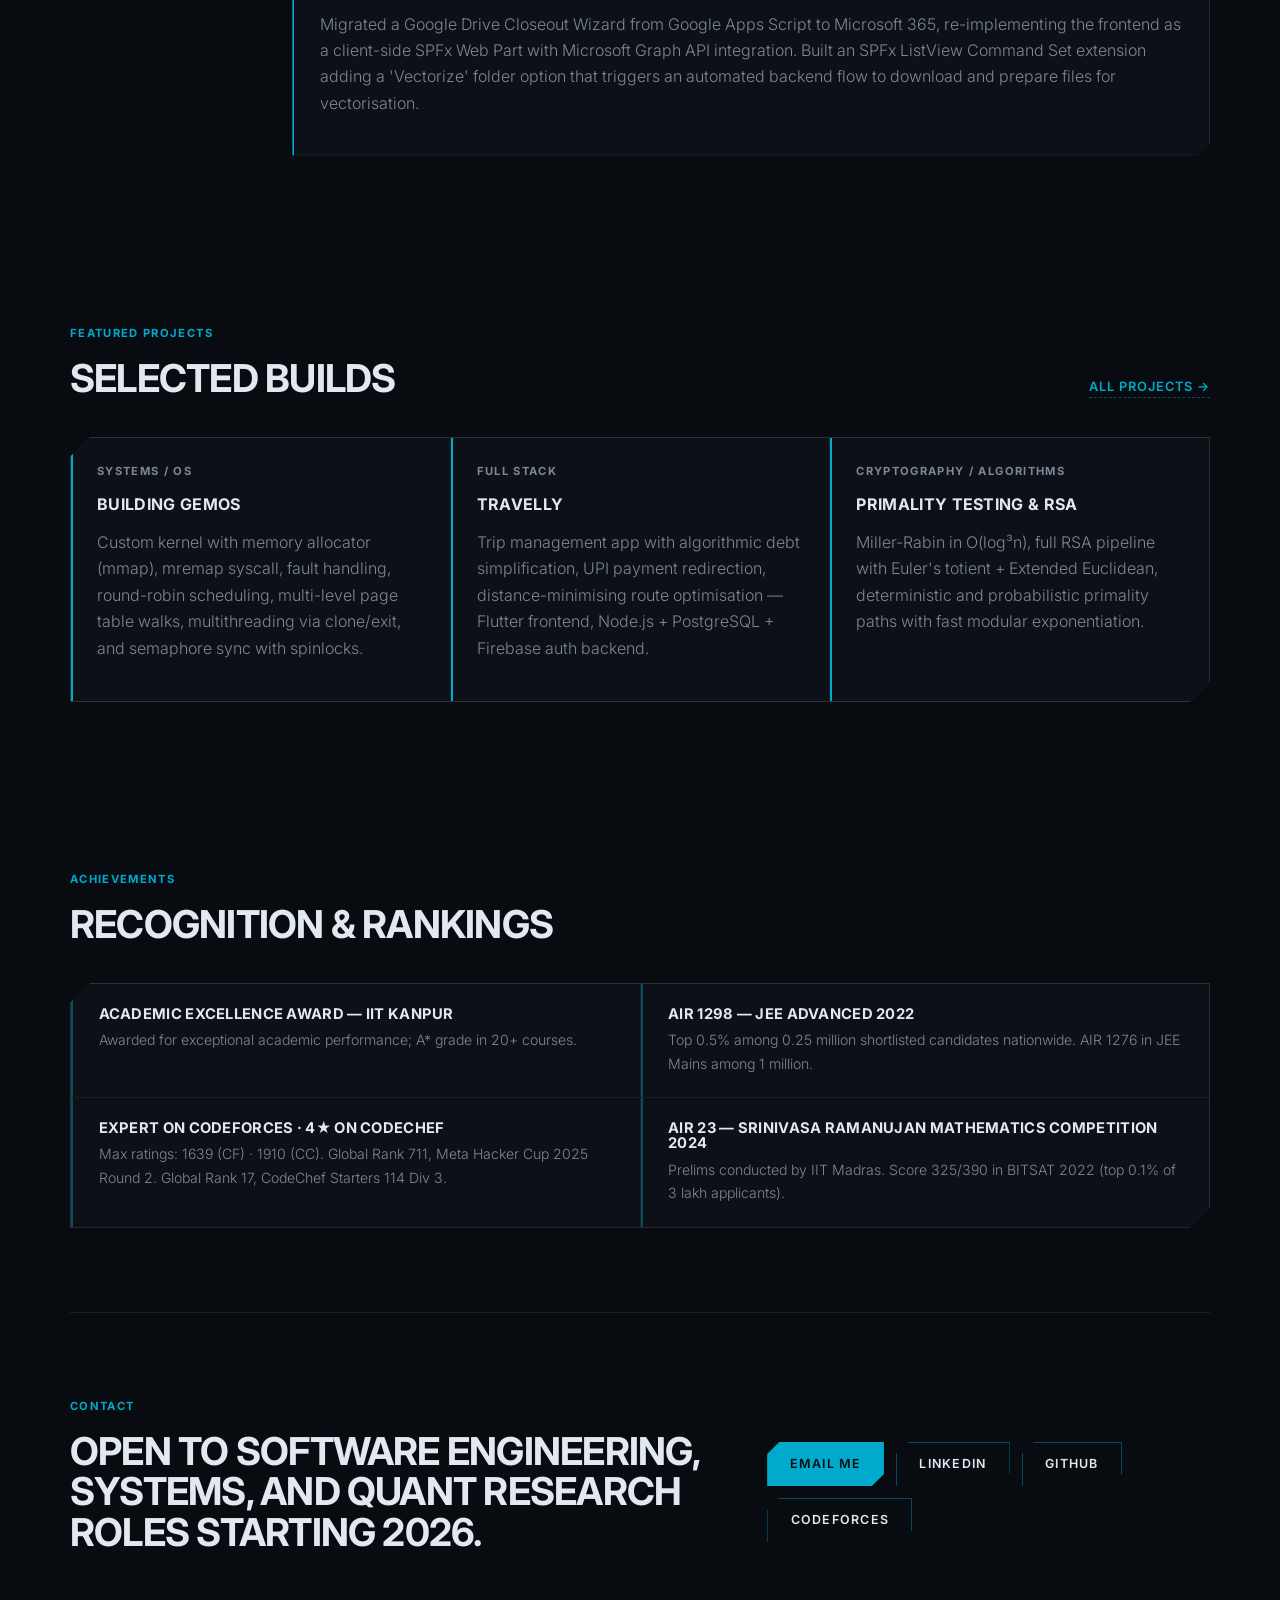
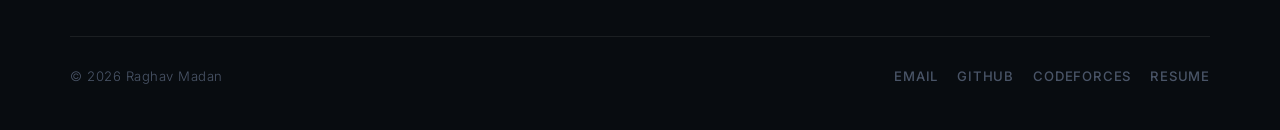
==== commit e08ca226: "Add technical SEO: sitemap, robots.txt, canonical, Open Graph and structured data Adds the machine-r" ====
--- a/index.html
+++ b/index.html
@@ -5,6 +5,35 @@
   <meta name="viewport" content="width=device-width, initial-scale=1">
   <meta name="description" content="Raghav Madan — CS & EE undergrad at IIT Kanpur, Software Engineer at Microsoft. Systems, algorithms, and software that ships.">
   <title>Raghav Madan | Software Engineer</title>
+  <link rel="canonical" href="https://raghavmadan1034.github.io/">
+
+  <meta property="og:type" content="website">
+  <meta property="og:site_name" content="Raghav Madan">
+  <meta property="og:url" content="https://raghavmadan1034.github.io/">
+  <meta property="og:title" content="Raghav Madan | Software Engineer">
+  <meta property="og:description" content="Raghav Madan — CS &amp; EE undergrad at IIT Kanpur, Software Engineer at Microsoft. Systems, algorithms, and software that ships.">
+  <meta property="og:image" content="https://raghavmadan1034.github.io/assets/og/og-home.png">
+  <meta property="og:image:width" content="1200">
+  <meta property="og:image:height" content="630">
+  <meta name="twitter:card" content="summary_large_image">
+  <meta name="twitter:title" content="Raghav Madan | Software Engineer">
+  <meta name="twitter:description" content="Raghav Madan — CS &amp; EE undergrad at IIT Kanpur, Software Engineer at Microsoft.">
+  <meta name="twitter:image" content="https://raghavmadan1034.github.io/assets/og/og-home.png">
+
+  <script type="application/ld+json">
+  {
+    "@context": "https://schema.org",
+    "@type": "Person",
+    "name": "Raghav Madan",
+    "url": "https://raghavmadan1034.github.io/",
+    "image": "https://raghavmadan1034.github.io/assets/og/og-home.png",
+    "jobTitle": "Software Engineer",
+    "worksFor": { "@type": "Organization", "name": "Microsoft" },
+    "alumniOf": { "@type": "CollegeOrUniversity", "name": "Indian Institute of Technology Kanpur" },
+    "knowsAbout": ["Software Engineering", "Operating Systems", "Algorithms", "Competitive Programming", "Cryptography", "Machine Learning"],
+    "sameAs": ["https://github.com/raghavmadan1034"]
+  }
+  </script>
   <link rel="icon" href="assets/favicon.svg" type="image/svg+xml">
   <link rel="preconnect" href="https://fonts.googleapis.com">
   <link rel="preconnect" href="https://fonts.gstatic.com" crossorigin>
--- a/assets/styles.css
+++ b/assets/styles.css
@@ -65,7 +65,7 @@
   position: fixed;
   inset: 0;
   z-index: -1;
-  opacity: 0.75;
+  opacity: 0.55;
   pointer-events: none;
 }
 
@@ -448,7 +448,7 @@
   width: min(var(--max), calc(100% - 32px));
   margin: 0 auto; padding: 56px 0 84px;
 }
-.article { max-width: 760px; }
+.article { max-width: 760px; margin: 0 auto; }
 .article h1 {
   margin-top: 1.2rem; font-size: clamp(2.3rem, 5vw, 4.4rem);
 }
@@ -679,6 +679,7 @@
 .article-body img {
   width: 100%;
   max-width: 100%;
+  height: auto;
   clip-path: var(--clip-sm);
   margin: 1.8rem 0;
   display: block;
@@ -690,3 +691,29 @@
   letter-spacing: 0.04em;
   text-align: center;
 }
+
+/* Portrait shots would render ~930px tall at full article width */
+.article-body img.img-portrait {
+  width: auto;
+  max-width: min(100%, 440px);
+  margin-left: auto;
+  margin-right: auto;
+}
+
+/* Low-resolution meme/GIF stills: cap the display width so they are not
+   upscaled into mush. */
+.article-body img.img-small {
+  width: auto;
+  max-width: min(100%, 380px);
+  margin-left: auto;
+  margin-right: auto;
+}
+
+/* Scanned documents sit a little inside the text column so they read as
+   figures rather than full-bleed images, and stay centred like the portraits. */
+.article-body img.img-doc {
+  width: auto;
+  max-width: min(100%, 620px);
+  margin-left: auto;
+  margin-right: auto;
+}
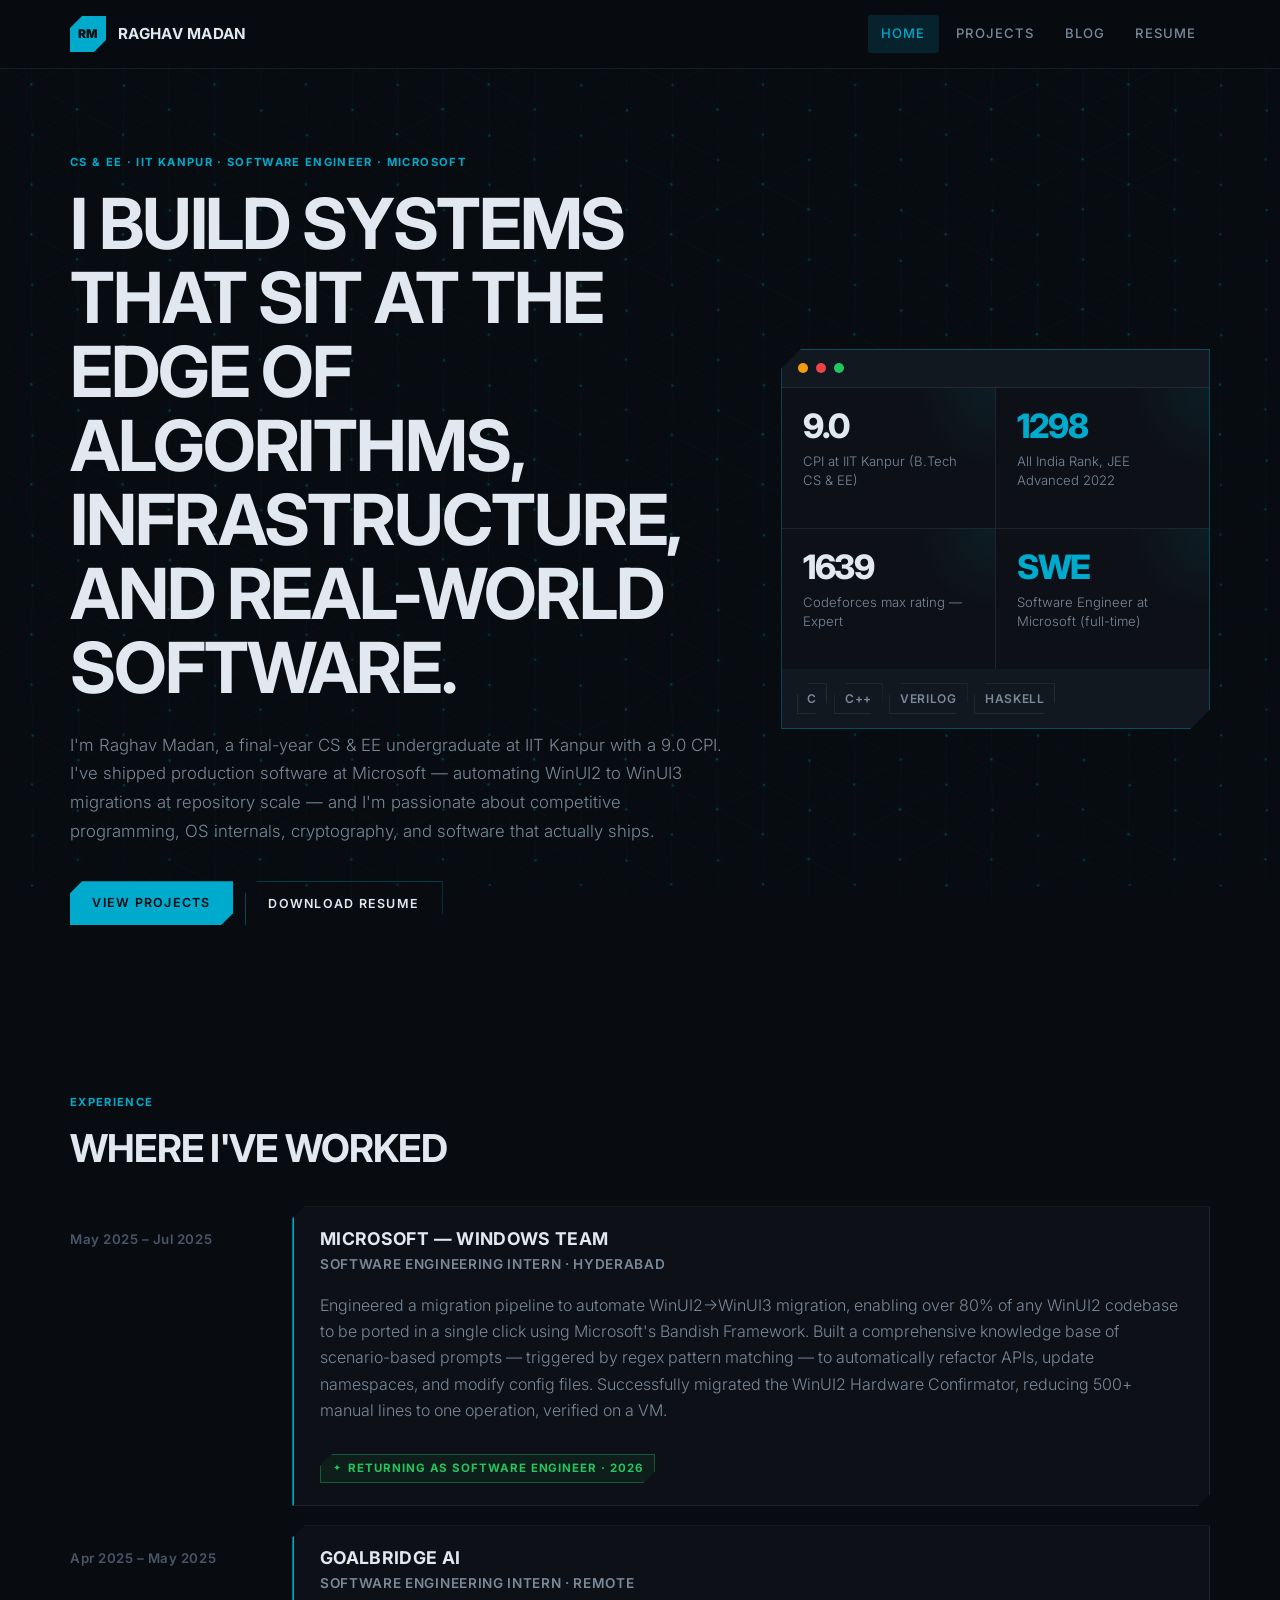
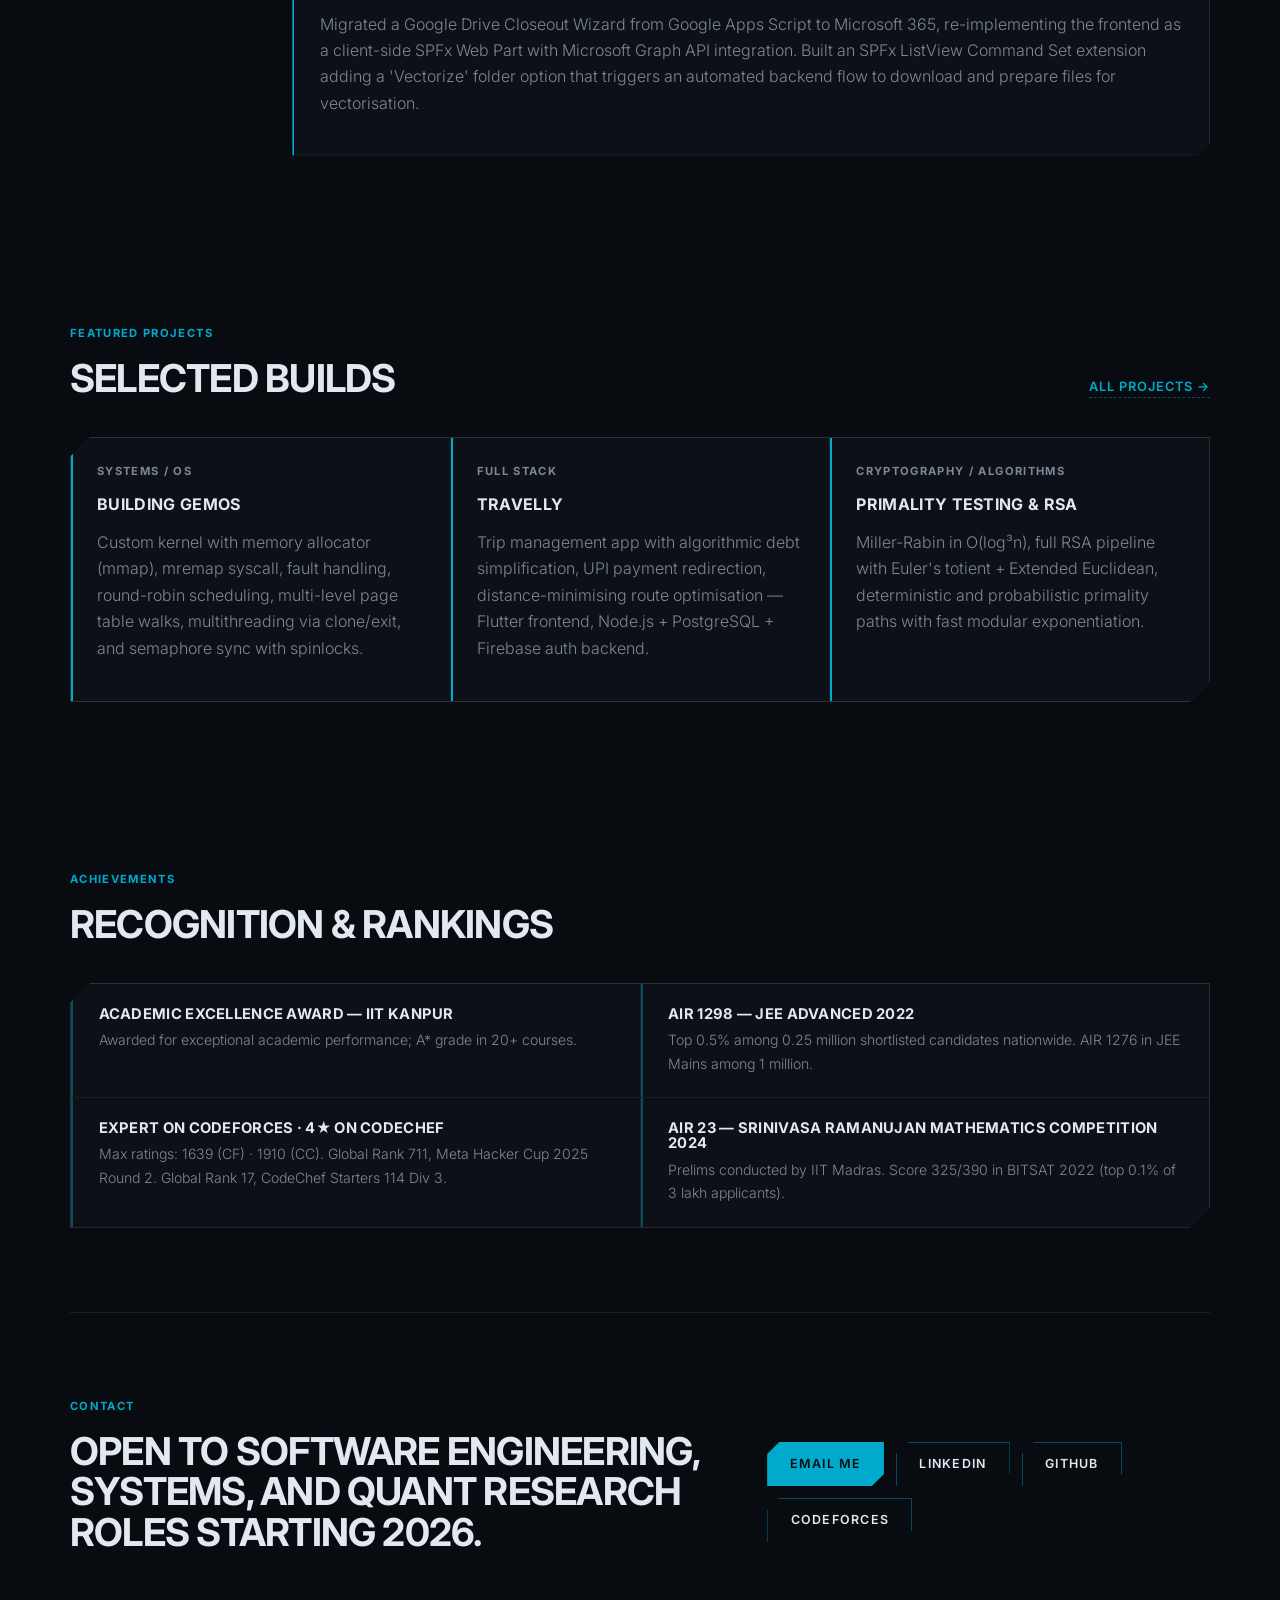
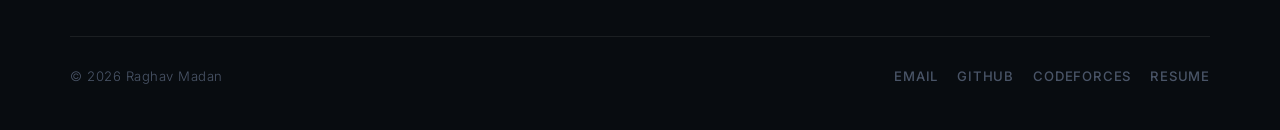
==== commit f0400f87: "Bump the asset cache-busting version so the CSS fix reaches browsers styles.css and main.js are link" ====
--- a/index.html
+++ b/index.html
@@ -38,7 +38,7 @@
   <link rel="preconnect" href="https://fonts.googleapis.com">
   <link rel="preconnect" href="https://fonts.gstatic.com" crossorigin>
   <link href="https://fonts.googleapis.com/css2?family=Inter:wght@400;500;600;700;800;900&display=swap" rel="stylesheet">
-  <link rel="stylesheet" href="assets/styles.css?v=20260806">
+  <link rel="stylesheet" href="assets/styles.css?v=20260807b">
 </head>
 <body>
   <a class="skip-link" href="#main">Skip to content</a>
@@ -230,7 +230,7 @@
     </div>
   </footer>
 
-  <script src="assets/main.js?v=20260806"></script>
+  <script src="assets/main.js?v=20260807b"></script>
 </body>
 </html>
 
--- a/assets/styles.css
+++ b/assets/styles.css
@@ -460,6 +460,15 @@
 .article-body ul, .article-body ol { color: var(--muted); padding-left: 1.4rem; margin: 0 0 1.3rem; }
 .article-body li { margin-bottom: 0.55rem; font-size: 1rem; line-height: 1.74; }
 .article-body li::marker { color: var(--accent); }
+.article-body a {
+  color: var(--accent);
+  border-bottom-color: rgba(0, 170, 204, 0.45);
+}
+.article-body a:hover {
+  color: var(--accent);
+  border-bottom-style: solid;
+  border-bottom-color: var(--accent);
+}
 .article-body pre {
   border: 1px solid var(--line); background: var(--surface-2);
   clip-path: var(--clip-sm); overflow-x: auto;
